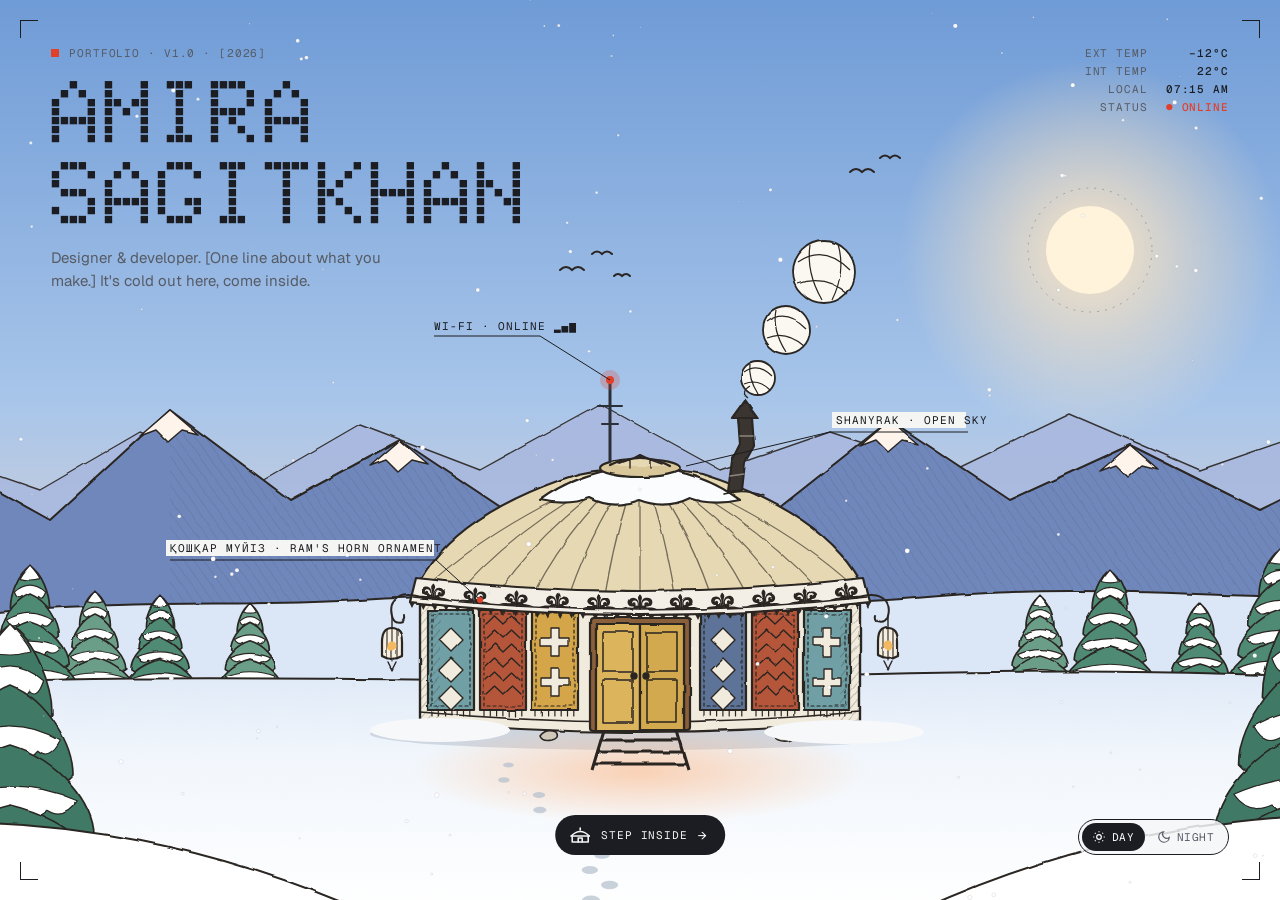
==== index.html @ 2a708f0c "Initial website upload" ====
<!doctype html>
<html lang="en">
<head>
  <meta charset="utf-8">
  <meta name="viewport" content="width=device-width, initial-scale=1">
  <title>Amira Sagitkhan</title>
  <meta name="description" content="Amira Sagitkhan — designer & developer. Step inside the yurt to see the work.">
  <link rel="preconnect" href="https://fonts.googleapis.com">
  <link rel="preconnect" href="https://fonts.gstatic.com" crossorigin>
  <link rel="stylesheet" href="https://fonts.googleapis.com/css2?family=Doto:wght@700;800;900&family=Geist:wght@400;500;600&family=Geist+Mono:wght@400;500&display=swap">
  <link rel="stylesheet" href="yurt.css">
</head>
<body>
<div class="scan" aria-hidden="true"></div>

<!-- =====================================================================
     OUTSIDE
     ===================================================================== -->
<section id="outside" class="scene active" aria-label="Outside the yurt">
  <svg id="outsideSvg" viewBox="0 0 1600 900" preserveAspectRatio="xMidYMid slice" aria-hidden="false">
    <defs>
      <linearGradient id="sky" x1="0" y1="0" x2="0" y2="1">
        <stop offset="0" stop-color="#6f9bd6"/><stop offset="0.45" stop-color="#a9c6ea"/><stop offset="0.82" stop-color="#f1d6c8"/><stop offset="1" stop-color="#f8e2cf"/>
      </linearGradient>
      <radialGradient id="sunGlow"><stop offset="0" stop-color="#ffe6c2" stop-opacity="0.95"/><stop offset="1" stop-color="#ffe6c2" stop-opacity="0"/></radialGradient>
      <linearGradient id="snowG" x1="0" y1="0" x2="0" y2="1">
        <stop offset="0" stop-color="#dfe9f7"/><stop offset="0.35" stop-color="#f1f6fc"/><stop offset="1" stop-color="#ffffff"/>
      </linearGradient>
      <linearGradient id="feltG" x1="0" y1="0" x2="1" y2="0">
        <stop offset="0" stop-color="#b9b2a4"/><stop offset="0.25" stop-color="#e4ddd0"/><stop offset="0.5" stop-color="#f4efe6"/><stop offset="0.78" stop-color="#ddd5c7"/><stop offset="1" stop-color="#a7a093"/>
      </linearGradient>
      <linearGradient id="roofG" x1="0" y1="0" x2="1" y2="0">
        <stop offset="0" stop-color="#c4bba9"/><stop offset="0.45" stop-color="#efe8da"/><stop offset="0.55" stop-color="#f6f1e7"/><stop offset="1" stop-color="#bdb4a2"/>
      </linearGradient>
      <linearGradient id="panelG" x1="0" y1="0" x2="1" y2="0">
        <stop offset="0" stop-color="#2f3a4a"/><stop offset="0.5" stop-color="#55657b"/><stop offset="1" stop-color="#2f3a4a"/>
      </linearGradient>
      <radialGradient id="warm"><stop offset="0" stop-color="#ffb27a" stop-opacity="0.55"/><stop offset="1" stop-color="#ffb27a" stop-opacity="0"/></radialGradient>
      <linearGradient id="doorLight" x1="0" y1="0" x2="0" y2="1"><stop offset="0" stop-color="#ffd8ad"/><stop offset="1" stop-color="#ffa868"/></linearGradient>
      <pattern id="orn" width="44" height="28" patternUnits="userSpaceOnUse">
        <rect width="44" height="28" fill="#f4efe6"/>
        <path d="M0 1.5 H44 M0 26.5 H44" stroke="#1d1b19" stroke-width="3"/>
        <path d="M4 22 C4 8 16 6 20 13 C22 18 17 21 15 18 M40 22 C40 8 28 6 24 13 C22 18 27 21 29 18" fill="none" stroke="#1d1b19" stroke-width="3" stroke-linecap="round"/>
      </pattern>
      <pattern id="ornV" width="16" height="28" patternUnits="userSpaceOnUse">
        <rect width="16" height="28" fill="#1d1b19"/>
        <path d="M8 3 C1 9 1 19 8 25 C15 19 15 9 8 3Z M8 10 V18" fill="none" stroke="#f4efe6" stroke-width="2"/>
      </pattern>
      <symbol id="qm" viewBox="0 0 100 48">
        <path d="M50 3 C54 7 57 12 54.5 17 C53.5 19 53 21 53 24 L53 40 C54.5 42 53 45.5 50 47.5 C47 45.5 45.5 42 47 40 L47 24 C47 21 46.5 19 45.5 17 C43 12 46 7 50 3Z"/>
        <path d="M53 34 C52 22 57 14 66 13 C76 12 82 20 80 28 C78 35 70 38 64.5 34.5 C60 31.5 61 25 66 24.5 C69 24.2 70.5 27 69 29 C71.5 27.5 72 22.5 67.5 20.5 C61.5 18 55.5 23 56 30 C56.3 34 58 37 61 39 L53 41Z"/>
        <path d="M47 34 C48 22 43 14 34 13 C24 12 18 20 20 28 C22 35 30 38 35.5 34.5 C40 31.5 39 25 34 24.5 C31 24.2 29.5 27 31 29 C28.5 27.5 28 22.5 32.5 20.5 C38.5 18 44.5 23 44 30 C43.7 34 42 37 39 39 L47 41Z"/>
        <path d="M52 38 C58 33 64 31 70 32 C66 36 64 39 72 39 C82 38.5 90 40 99 45 C88 43 78 44 66 45 C60 45.5 55 44.5 52 43Z"/>
        <path d="M48 38 C42 33 36 31 30 32 C34 36 36 39 28 39 C18 38.5 10 40 1 45 C12 43 22 44 34 45 C40 45.5 45 44.5 48 43Z"/>
      </symbol>
      <filter id="sketch" x="-5%" y="-5%" width="110%" height="110%"><feTurbulence type="fractalNoise" baseFrequency="0.035" numOctaves="2" seed="4"/><feDisplacementMap in="SourceGraphic" scale="3.2" xChannelSelector="R" yChannelSelector="G"/></filter>
      <pattern id="hatch" width="6" height="6" patternUnits="userSpaceOnUse" patternTransform="rotate(40)"><line x1="0" y1="0" x2="0" y2="6" stroke="#2a2522" stroke-width="1.1" opacity="0.45"/></pattern>
      <pattern id="hatchLight" width="8" height="8" patternUnits="userSpaceOnUse" patternTransform="rotate(-35)"><line x1="0" y1="0" x2="0" y2="8" stroke="#2a2522" stroke-width="0.9" opacity="0.22"/></pattern>
      <clipPath id="roofClip"><path d="M560 596 Q800 618 1040 596 L852 470 Q800 458 748 470 Z"/></clipPath>
    </defs>

    <rect width="1600" height="900" fill="url(#sky)"/>

    <!-- sun -->
    <g id="starsOut" data-depth="0.2"></g>
    <g id="sun" data-depth="0.3">
      <circle cx="1250" cy="250" r="190" fill="url(#sunGlow)"/>
      <circle cx="1250" cy="250" r="44" fill="#fff3dc"/>
      <circle cx="1250" cy="250" r="62" fill="none" stroke="#1b1d22" stroke-width="0.8" stroke-dasharray="2 6" opacity="0.35"/>
    </g>

    <!-- far mountains -->
    <g data-depth="0.5" filter="url(#sketch)">
      <path d="M-10 520 L90 452 L200 490 L300 432 L420 482 L520 424 L640 470 L760 404 L880 470 L990 432 L1110 472 L1230 414 L1360 470 L1470 432 L1610 470 L1610 610 L-10 610Z" fill="#a9b9df" stroke="#2a2522" stroke-width="1.4" stroke-linejoin="round" opacity="0.9"/>
    </g>
    <g data-depth="0.8" filter="url(#sketch)">
      <path d="M-10 560 L120 470 L210 520 L330 410 L450 500 L560 440 L680 520 L800 455 L930 515 L1050 420 L1170 500 L1290 445 L1420 510 L1520 460 L1610 500 L1610 660 L-10 660Z" fill="#6f87bb" stroke="#2a2522" stroke-width="2" stroke-linejoin="round"/>
      <path d="M330 410 L450 500 L560 440 L680 520 L800 455 L930 515 L1050 420 L1170 500 L1290 445 L1420 510 L1520 460 L1610 500 L1610 660 L330 660Z" fill="url(#hatchLight)"/>
      <g id="caps" fill="#fff4ec" stroke="#2a2522" stroke-width="1.5" stroke-linejoin="round"></g>
    </g>
    <!-- mid ridge -->
    <g data-depth="1.4">
      <path d="M-10 640 C200 590 360 610 520 600 C700 588 900 615 1100 596 C1300 580 1450 610 1610 590 L1610 720 L-10 720Z" fill="#dbe6f6" stroke="#2a2522" stroke-width="2" stroke-linejoin="round" filter="url(#sketch)"/>
    </g>
    <g data-depth="0.6" class="birds" fill="none" stroke="#2a2522" stroke-width="2" stroke-linecap="round">
      <path class="bird" d="M720 270 q6 -6 12 0 q6 -6 12 0"/>
      <path class="bird" style="animation-delay:-0.4s" d="M752 254 q5 -5 10 0 q5 -5 10 0"/>
      <path class="bird" style="animation-delay:-0.8s" d="M774 276 q4 -4 8 0 q4 -4 8 0"/>
      <path class="bird" style="animation-delay:-0.2s" d="M1010 172 q6 -6 12 0 q6 -6 12 0"/>
      <path class="bird" style="animation-delay:-0.6s" d="M1040 158 q5 -5 10 0 q5 -5 10 0"/>
    </g>
    <g id="treesBack" data-depth="2" filter="url(#sketch)"></g>

    <!-- ground + yurt -->
    <g data-depth="3">
      <path d="M-10 690 C300 668 600 684 800 680 C1000 676 1300 660 1610 686 L1610 910 L-10 910Z" fill="url(#snowG)" stroke="#2a2522" stroke-width="2" stroke-linejoin="round" filter="url(#sketch)"/>
      <ellipse cx="800" cy="734" rx="270" ry="16" fill="#8d99ab" opacity="0.32"/>
      <ellipse class="flicker" cx="800" cy="772" rx="230" ry="52" fill="url(#warm)"/>
      <g id="prints" fill="#b4bfcd" opacity="0.7"></g>

      <!-- ===== hand-drawn yurt ===== -->
      <g id="sketchYurt" filter="url(#sketch)" stroke="#2a2522" stroke-width="2.2" stroke-linejoin="round" stroke-linecap="round">

        <!-- wall -->
        <path d="M580 600 L1020 600 L1020 722 Q800 742 580 722Z" fill="#f1ebdd"/>
        <g id="rugs"></g>
        <path d="M580 600 V722 M1020 600 V722" fill="none"/>
        <path d="M580 604 h20 V724 Q590 723 580 722Z M1000 604 h20 V722 Q1010 723 1000 724Z" fill="url(#hatch)" stroke="none"/>
        <!-- skirt + stones -->
        <path d="M580 712 Q800 732 1020 712" fill="none" stroke-width="1.6"/>
        <g fill="#cfc8bb" stroke-width="1.6">
          <path d="M600 728 q8 -10 20 -4 q6 8 -4 10 q-12 2 -16 -6z"/>
          <path d="M700 736 q6 -8 16 -4 q4 6 -4 8 q-10 2 -12 -4z"/>
          <path d="M934 736 q8 -9 18 -4 q5 7 -4 9 q-11 1 -14 -5z"/>
          <path d="M990 728 q7 -8 16 -3 q4 6 -4 8 q-10 1 -12 -5z"/>
        </g>

        <!-- roof dome -->
        <path d="M570 602 Q800 628 1030 602 Q1000 518 862 474 Q800 462 738 474 Q600 518 570 602Z" fill="#e6d8b2"/>
        <clipPath id="domeClip"><path d="M570 602 Q800 628 1030 602 Q1000 518 862 474 Q800 462 738 474 Q600 518 570 602Z"/></clipPath>
        <g clip-path="url(#domeClip)">
          <g id="seams" fill="none" stroke-width="1.3" opacity="0.6"></g>
          <path d="M880 470 Q1010 520 1040 610 L1040 470Z" fill="url(#hatch)" stroke="none"/>
          <path d="M560 610 Q600 520 700 480 L560 470Z" fill="url(#hatchLight)" stroke="none"/>
          <!-- snow on top -->
          <path d="M700 500 Q740 470 800 466 Q860 470 900 500 Q872 506 850 498 Q826 510 800 500 Q772 510 750 498 Q728 506 700 500Z" fill="#fbfcfe"/>
        </g>
        <!-- eave band with spirals + fringe -->
        <path d="M576 578 Q800 604 1024 578 L1030 602 Q800 628 570 602Z" fill="#f4efe6"/>
        <g id="eaveOrn" fill="#2a2522" stroke="none"></g>
        <g id="fringe" fill="#2a2522" stroke="none"></g>
        <!-- crown -->
        <ellipse cx="800" cy="468" rx="40" ry="9" fill="#d9c79a"/>
        <path d="M770 466 Q800 450 830 466" fill="#e6d8b2"/>
        <path d="M778 464 L800 456 L822 464 M790 460 V468 M810 460 V468" fill="none" stroke-width="1.4"/>

        <!-- crooked stovepipe -->
        <path d="M888 492 L902 490 L905 462 L914 446 L912 418 L898 418 L900 444 L892 460Z" fill="#3a3633"/>
        <path d="M890 476 l14 -2 M900 436 l13 0" stroke="#8d857c" stroke-width="1.4"/>
        <path d="M892 418 L918 418 L905 400Z" fill="#3a3633"/>
        <path d="M884 494 q20 -6 40 2" fill="none" stroke-width="1.6"/>

        <!-- curly hooks + birdcage lanterns -->
        <path d="M584 598 C560 590 548 600 552 616 C554 626 566 624 564 616" fill="none" stroke-width="2"/>
        <g transform="translate(552 616)">
          <line x1="0" y1="0" x2="0" y2="12" stroke-width="1.4"/>
          <path d="M-10 26 Q-10 12 0 12 Q10 12 10 26 L10 40 Q0 46 -10 40Z" fill="#f6efe0"/>
          <path d="M-5 14 V43 M0 12 V45 M5 14 V43" fill="none" stroke-width="1.1"/>
          <circle class="flicker" cx="0" cy="30" r="4.5" fill="#f4b860" stroke="none"/>
          <path d="M-4 46 L0 54 L4 46" fill="none" stroke-width="1.4"/>
        </g>
        <path d="M1016 598 C1040 590 1052 600 1048 616 C1046 626 1034 624 1036 616" fill="none" stroke-width="2"/>
        <g transform="translate(1048 616)">
          <line x1="0" y1="0" x2="0" y2="12" stroke-width="1.4"/>
          <path d="M-10 26 Q-10 12 0 12 Q10 12 10 26 L10 40 Q0 46 -10 40Z" fill="#f6efe0"/>
          <path d="M-5 14 V43 M0 12 V45 M5 14 V43" fill="none" stroke-width="1.1"/>
          <circle class="flicker" cx="0" cy="30" r="4.5" fill="#f4b860" stroke="none"/>
          <path d="M-4 46 L0 54 L4 46" fill="none" stroke-width="1.4"/>
        </g>
      </g>

      <!-- antenna -->
      <g stroke="#2b3038" stroke-width="3" stroke-linecap="round">
        <line x1="770" y1="462" x2="770" y2="384"/>
        <line x1="758" y1="406" x2="782" y2="406" stroke-width="2"/>
        <line x1="762" y1="424" x2="778" y2="424" stroke-width="2"/>
      </g>
      <circle class="led" cx="770" cy="380" r="10" fill="#e0402a" opacity="0.25"/>
      <circle class="led" cx="770" cy="380" r="4" fill="#e0402a"/>

      <!-- yarn-ball smoke -->
      <g class="yarn" filter="url(#sketch)" fill="#fbf8f2" stroke="#2a2522" stroke-width="1.8">
        <g class="yb" style="animation-delay:0s"><circle cx="918" cy="378" r="17"/><path d="M904 372 q14 -10 28 4 M904 384 q14 -6 26 6 M910 364 q-2 14 8 30" fill="none" stroke-width="1.2"/></g>
        <g class="yb" style="animation-delay:-2s"><circle cx="946" cy="330" r="24"/><path d="M926 322 q20 -14 40 6 M926 338 q20 -8 38 8 M936 310 q-4 20 10 42" fill="none" stroke-width="1.2"/></g>
        <g class="yb" style="animation-delay:-4s"><circle cx="984" cy="272" r="31"/><path d="M958 262 q26 -18 52 8 M958 284 q26 -10 50 10 M970 246 q-4 26 12 54 M998 244 q8 28 -6 56" fill="none" stroke-width="1.2"/></g>
        <path d="M908 398 q-8 -6 2 -12" fill="none" stroke-width="1.2"/>
      </g>

      <!-- drifts -->
      <ellipse cx="600" cy="730" rx="70" ry="12" fill="#f7f8fa"/>
      <ellipse cx="1004" cy="732" rx="80" ry="12" fill="#f7f8fa"/>

      <!-- door (clickable) -->
      <g id="door" tabindex="0" role="button" aria-label="Open the door and step inside" filter="url(#sketch)" stroke="#2a2522" stroke-width="2.2" stroke-linejoin="round">
        <rect x="730" y="600" width="140" height="170" fill="transparent" stroke="none"/>
        <rect class="frame" x="750" y="618" width="100" height="112" rx="3" fill="#8a5f3b"/>
        <rect x="756" y="624" width="88" height="106" fill="url(#doorLight)"/>
        <g class="leaf leafL">
          <rect x="756" y="624" width="44" height="106" fill="#dcb45c"/>
          <rect x="763" y="632" width="30" height="40" fill="none" stroke-width="1.5"/>
          <rect x="763" y="680" width="30" height="42" fill="none" stroke-width="1.5"/>
          <circle cx="794" cy="676" r="2.6" fill="#2a2522"/>
        </g>
        <g class="leaf leafR">
          <rect x="800" y="624" width="44" height="106" fill="#d2a94f"/>
          <rect x="807" y="632" width="30" height="40" fill="none" stroke-width="1.5"/>
          <rect x="807" y="680" width="30" height="42" fill="none" stroke-width="1.5"/>
          <circle cx="806" cy="676" r="2.6" fill="#2a2522"/>
        </g>
        <!-- little steps -->
        <g fill="#dcb45c" stroke-width="1.8">
          <path d="M764 730 L752 770 M836 730 L848 770" fill="none" stroke-width="3"/>
          <path d="M761 740 H839 M757 752 H843 M754 764 H846" fill="none" stroke-width="3"/>
        </g>
      </g>

      <!-- technical overlay -->
      <g class="tech" pointer-events="none" font-family="Geist Mono, monospace" font-size="11" letter-spacing="1" fill="#1b1d22">
        <g>
          <path d="M640 600 L596 560 H330" fill="none" stroke="#1b1d22" stroke-width="1"/>
          <circle cx="640" cy="600" r="3" fill="#e0402a"/>
          <rect x="326" y="540" width="268" height="16" fill="#f5f5f3"/>
          <text x="330" y="552">ҚОШҚАР МҮЙІЗ · RAM'S HORN ORNAMENT</text>
        </g>
        <g>
          <path d="M770 380 L700 336 H594" fill="none" stroke="#1b1d22" stroke-width="1"/>
          <text x="594" y="330">WI-FI · ONLINE ▂▄▆</text>
          <path d="M846 466 L990 432 H1128" fill="none" stroke="#1b1d22" stroke-width="1"/>
          <rect x="992" y="412" width="134" height="16" fill="#f5f5f3"/><text x="996" y="424">SHANYRAK · OPEN SKY</text>
        </g>
      </g>
    </g>

    <g id="treesFront" data-depth="4.5" filter="url(#sketch)"></g>

    <g data-depth="6">
      <path d="M-10 830 C180 806 360 840 520 910 L-10 910Z" fill="#ffffff" stroke="#2a2522" stroke-width="2" stroke-linejoin="round" filter="url(#sketch)"/>
      <path d="M1610 820 C1400 800 1220 846 1080 910 L1610 910Z" fill="#ffffff" stroke="#2a2522" stroke-width="2" stroke-linejoin="round" filter="url(#sketch)"/>
    </g>
      <!-- night: shade + moon + glows -->
    <rect id="nightOut" class="night-shade" width="1600" height="900" fill="#1c2766" pointer-events="none"/>
    <g id="moon" class="night-only" data-depth="0.3" pointer-events="none">
      <circle cx="1250" cy="250" r="120" fill="#c3d3ff" opacity="0.18"/>
      <circle cx="1250" cy="250" r="40" fill="#f2f5ff"/>
      <g fill="#c9d3ef"><circle cx="1238" cy="240" r="7"/><circle cx="1262" cy="262" r="5"/><circle cx="1256" cy="232" r="3"/></g>
    </g>
    <g id="glowOut" class="night-only" data-depth="3" pointer-events="none" style="mix-blend-mode:screen">
      <ellipse cx="800" cy="688" rx="110" ry="90" fill="url(#warm)"/>
      <ellipse class="flicker" cx="800" cy="772" rx="260" ry="60" fill="url(#warm)"/>
      <rect x="758" y="626" width="84" height="102" fill="#ffb27a" opacity="0.35"/>
      <circle class="flicker" cx="552" cy="646" r="40" fill="url(#warm)"/>
      <circle class="flicker" cx="1048" cy="646" r="40" fill="url(#warm)"/>
      <ellipse cx="800" cy="462" rx="70" ry="22" fill="url(#warm)"/>
      <circle class="led" cx="770" cy="380" r="16" fill="#e0402a" opacity="0.6"/>
    </g>
  </svg>
  <canvas id="snow" aria-hidden="true"></canvas>

  <div class="frame-ui" aria-hidden="true"><i></i><i></i><i></i><i></i></div>
  <div class="plate">
    <div class="id mono">Portfolio · v1.0 · [2026]</div>
    <h1>Amira<br>Sagitkhan</h1>
    <p>Designer &amp; developer. [One line about what you make.] It's cold out here, come inside.</p>
  </div>
  <div class="readout mono" aria-hidden="true">
    <span>Ext temp</span><b id="extTemp">−12°C</b>
    <span>Int temp</span><b>22°C</b>
    <span>Local</span><b id="clock">--:--</b>
    <span>Status</span><b class="blink">● Online</b>
  </div>
  <div class="mode-toggle out mono" role="group" aria-label="Day or night">
    <button data-mode="day" aria-label="Day mode"><svg width="14" height="14" viewBox="0 0 24 24" fill="none" stroke="currentColor" stroke-width="2"><circle cx="12" cy="12" r="4"/><path d="M12 2v2M12 20v2M2 12h2M20 12h2M4.9 4.9l1.4 1.4M17.7 17.7l1.4 1.4M4.9 19.1l1.4-1.4M17.7 6.3l1.4-1.4"/></svg><span>Day</span></button>
    <button data-mode="night" aria-label="Night mode"><svg width="14" height="14" viewBox="0 0 24 24" fill="none" stroke="currentColor" stroke-width="2"><path d="M21 12.8A9 9 0 1 1 11.2 3a7 7 0 0 0 9.8 9.8z"/></svg><span>Night</span></button>
  </div>
  <button class="enter-hint mono" id="enterBtn">
    <svg class="yurt-ico" width="22" height="18" viewBox="0 0 22 18" fill="none" stroke="currentColor" stroke-width="1.6" stroke-linejoin="round" stroke-linecap="round"><path d="M2 10 Q11 1 20 10"/><path d="M3 10 V16 H19 V10"/><path d="M2 10 H20"/><path d="M9 16 V12 H13 V16"/><path d="M11 4 V2"/></svg>
    Step inside <span class="arr">→</span></button>
</section>

<!-- =====================================================================
     INSIDE
     ===================================================================== -->
<section id="inside" class="scene" aria-label="Inside the yurt">
  <svg id="insideSvg" viewBox="0 0 1600 900" preserveAspectRatio="xMidYMid slice">
    <defs>
      <pattern id="lat" width="52" height="52" patternUnits="userSpaceOnUse">
        <rect id="latBg" width="52" height="52" fill="#8095dc"/>
        <path id="latLines" d="M0 0 L52 52 M52 0 L0 52" stroke="#16204d" stroke-width="1.4" opacity="0.45"/>
        <circle cx="26" cy="26" r="1.8" fill="#1b1d22" opacity="0.4"/><circle cx="0" cy="0" r="1.8" fill="#1b1d22" opacity="0.4"/>
        <circle cx="52" cy="0" r="1.8" fill="#1b1d22" opacity="0.4"/><circle cx="0" cy="52" r="1.8" fill="#1b1d22" opacity="0.4"/><circle cx="52" cy="52" r="1.8" fill="#1b1d22" opacity="0.4"/>
      </pattern>
      <pattern id="dots" width="6" height="6" patternUnits="userSpaceOnUse"><circle cx="3" cy="3" r="1.1" fill="#1b1d22"/></pattern>
      <pattern id="dotsB" width="7" height="7" patternUnits="userSpaceOnUse"><circle cx="3.5" cy="3.5" r="1.6" fill="#1d3f9e"/></pattern>
      <pattern id="scan" width="4" height="4" patternUnits="userSpaceOnUse"><rect width="4" height="1.4" fill="#ffffff" opacity="0.22"/></pattern>
      <pattern id="ornBW" y="224" width="48" height="24" patternUnits="userSpaceOnUse">
        <rect width="48" height="24" fill="#f5f6f8"/>
        <path d="M0 1 H48 M0 23 H48" stroke="#1b1d22" stroke-width="2"/>
        <use href="#qm" x="-2.5" y="2" width="53" height="19" fill="#1b1d22"/>
        <path d="M0 20.6 H48" stroke="#1b1d22" stroke-width="1.2"/>
      </pattern>
      <radialGradient id="crtG" cx="0.45" cy="0.4" r="0.8"><stop offset="0" stop-color="#a9c0ff"/><stop offset="0.55" stop-color="#4f7cf0"/><stop offset="1" stop-color="#1d3f9e"/></radialGradient>
      <radialGradient id="moonSky" cx="0.6" cy="0.6"><stop offset="0" stop-color="#3d6fe0"/><stop offset="1" stop-color="#132c74"/></radialGradient>
      <linearGradient id="glass" x1="0" y1="0" x2="1" y2="1"><stop offset="0" stop-color="#b7cbff" stop-opacity="0.9"/><stop offset="1" stop-color="#3d6fe0" stop-opacity="0.8"/></linearGradient>
      <radialGradient id="glowB"><stop offset="0" stop-color="#c3d3ff" stop-opacity="0.55"/><stop offset="1" stop-color="#c3d3ff" stop-opacity="0"/></radialGradient>
      <radialGradient id="vignette" cx="0.5" cy="0.45" r="0.75"><stop offset="0.55" stop-color="#0f1733" stop-opacity="0"/><stop offset="1" stop-color="#0f1733" stop-opacity="0.45"/></radialGradient>
      <linearGradient id="moonBeam" x1="0" y1="0" x2="0" y2="1"><stop offset="0" stop-color="#e3ebff" stop-opacity="0.4"/><stop offset="1" stop-color="#e3ebff" stop-opacity="0"/></linearGradient>
      <radialGradient id="glowR"><stop offset="0" stop-color="#ff7a4f" stop-opacity="0.3"/><stop offset="1" stop-color="#ff7a4f" stop-opacity="0"/></radialGradient>
      <linearGradient id="fade" x1="0" y1="0" x2="0" y2="1"><stop offset="0" stop-color="#fff" stop-opacity="0"/><stop offset="1" stop-color="#fff" stop-opacity="1"/></linearGradient>
      <mask id="floorMask"><rect x="0" y="636" width="1600" height="264" fill="url(#fade)"/></mask>
      <filter id="grain"><feTurbulence type="fractalNoise" baseFrequency="0.85" numOctaves="2" stitchTiles="stitch"/><feColorMatrix type="saturate" values="0"/></filter>
      <linearGradient id="daySky" x1="0" y1="0" x2="0" y2="1"><stop offset="0" stop-color="#8fd0ff"/><stop offset="1" stop-color="#d6f0ff"/></linearGradient>
      <radialGradient id="sunGlowIn"><stop offset="0" stop-color="#fff6c2" stop-opacity="0.9"/><stop offset="1" stop-color="#fff6c2" stop-opacity="0"/></radialGradient>
      <linearGradient id="sunBeam" x1="0" y1="0" x2="0" y2="1"><stop offset="0" stop-color="#fff1b8" stop-opacity="0.6"/><stop offset="1" stop-color="#fff1b8" stop-opacity="0"/></linearGradient>
      <linearGradient id="gPink" x1="0" y1="0" x2="1" y2="1"><stop offset="0" stop-color="#ffd0dc"/><stop offset="1" stop-color="#ff7fa3"/></linearGradient>
      <linearGradient id="gMint" x1="0" y1="0" x2="1" y2="1"><stop offset="0" stop-color="#cdf7e6"/><stop offset="1" stop-color="#4fc9a0"/></linearGradient>
      <linearGradient id="gYellow" x1="0" y1="0" x2="1" y2="1"><stop offset="0" stop-color="#fff4b8"/><stop offset="1" stop-color="#ffc93c"/></linearGradient>
      <linearGradient id="gLilac" x1="0" y1="0" x2="1" y2="1"><stop offset="0" stop-color="#ebdfff"/><stop offset="1" stop-color="#a98bf0"/></linearGradient>
      <linearGradient id="gOrange" x1="0" y1="0" x2="1" y2="1"><stop offset="0" stop-color="#ffd8b0"/><stop offset="1" stop-color="#ff8f4a"/></linearGradient>
      <clipPath id="holeClip"><circle cx="800" cy="40" r="108"/></clipPath>
      <clipPath id="sc1"><rect x="1034" y="412" width="142" height="112" rx="12"/></clipPath>
      <clipPath id="sc4"><rect x="986" y="308" width="88" height="70" rx="9"/></clipPath>
      <clipPath id="sc5"><rect x="1114" y="326" width="70" height="56" rx="8"/></clipPath>
    </defs>

    <!-- ===== structure ===== -->
    <rect id="inBase" width="1600" height="900" fill="#5a6fc4"/>
    <rect id="inRoof" width="1600" height="236" fill="#4256a8"/>
    <g id="poles" stroke="#16204d" stroke-width="2" opacity="0.55"></g>

    <!-- shanyrak: moon through the crown -->
    <circle cx="800" cy="40" r="108" fill="url(#moonSky)"/>
    <g clip-path="url(#holeClip)">
      <circle cx="846" cy="84" r="46" fill="#ffffff" opacity="0.18"/>
      <circle cx="846" cy="84" r="22" fill="#f5f7ff"/>
      <g fill="#ffffff"><circle cx="740" cy="70" r="1.4"/><circle cx="770" cy="110" r="1"/><circle cx="880" cy="20" r="1.2"/><circle cx="720" cy="20" r="1"/></g>
      <g class="day-only">
        <circle cx="800" cy="40" r="108" fill="url(#daySky)"/>
        <circle cx="846" cy="78" r="48" fill="url(#sunGlowIn)"/>
        <circle cx="846" cy="78" r="22" fill="#ffd23f" stroke="#1b1d22" stroke-width="2"/>
        <g fill="#ffffff" stroke="#1b1d22" stroke-width="1.5"><path d="M716 64 q4 -14 18 -10 q8 -12 22 -2 q14 0 12 12 z"/><path d="M800 18 q3 -10 14 -8 q6 -8 16 0 q10 0 8 10 z"/></g>
      </g>
      <path d="M740 -70 Q770 40 740 150 M800 -70 V150 M860 -70 Q830 40 860 150 M690 0 Q800 20 910 0 M690 80 Q800 60 910 80" fill="none" stroke="#1b1d22" stroke-width="3"/>
    </g>
    <circle cx="800" cy="40" r="108" fill="none" stroke="#1b1d22" stroke-width="4"/>
    <circle cx="800" cy="40" r="120" fill="none" stroke="#1b1d22" stroke-width="1.5"/>
    <circle cx="800" cy="40" r="134" fill="none" stroke="#e0402a" stroke-width="1.2" stroke-dasharray="3 7"/>

    <!-- lattice wall, bands, floor -->
    <rect x="0" y="236" width="1600" height="400" fill="url(#lat)"/>
    <rect x="0" y="224" width="1600" height="24" fill="url(#ornBW)"/>
    <rect id="inFloor" x="0" y="636" width="1600" height="264" fill="#33478f"/>
    <rect x="0" y="636" width="1600" height="264" fill="url(#dots)" opacity="0.3" mask="url(#floorMask)"/>
    <line x1="0" y1="636" x2="1600" y2="636" stroke="#1b1d22" stroke-width="2"/>

    <!-- rug (line-art shyrdak) -->
    <g fill="none" stroke="#1b1d22">
      <ellipse id="rugOuter" cx="800" cy="792" rx="570" ry="102" fill="#b9c7f2" stroke-width="2"/>
      <ellipse cx="800" cy="792" rx="535" ry="90" stroke-width="1.2" stroke-dasharray="2 7"/>
      <ellipse id="rugMid" cx="800" cy="792" rx="390" ry="62" stroke-width="2" fill="none"/>
      <ellipse id="rugCenter" cx="800" cy="792" rx="150" ry="25" fill="#3d6fe0" fill-opacity="0.35" stroke-width="1.5"/>
      <path d="M520 792 C520 772 552 770 560 784 C566 794 554 798 550 792 M1080 792 C1080 772 1048 770 1040 784 C1034 794 1046 798 1050 792 M700 840 C700 822 728 820 734 832 M900 840 C900 822 872 820 866 832" stroke-width="2.4"/>
    </g>
    <g fill="#e0402a"><path d="M640 760 l6 6 l-6 6 l-6 -6z"/><path d="M960 760 l6 6 l-6 6 l-6 -6z"/><path d="M800 832 l6 6 l-6 6 l-6 -6z"/></g>

    <polygon id="beamBase" points="700,90 900,90 1100,900 500,900" fill="url(#moonBeam)" pointer-events="none"/>

    <!-- cables from the crown + across the floor (generated) -->
    <g id="cables"></g>

    <!-- monitor glow -->
    <ellipse class="crt" cx="1110" cy="460" rx="300" ry="220" fill="url(#glowB)" pointer-events="none"/>

    <g stroke="#1b1d22" stroke-width="2" stroke-linejoin="round" stroke-linecap="round">

    <!-- ===== 04 INSPIRATION — pinned moodboard ===== -->
    <g class="hot" data-panel="inspiration" data-no="04" data-title="Inspiration" data-desc="moodboard.zip" data-tx="210" data-ty="280" tabindex="0" role="button" aria-label="Inspiration — the moodboard">
      <rect x="62" y="282" width="290" height="300" fill="transparent" stroke="none"/>
      <g transform="rotate(-3 125 360)">
        <rect x="80" y="300" width="92" height="124" fill="#1b1d22"/>
        <path d="M126 322 C128 352 131 356 152 360 C131 364 128 368 126 404 C124 368 121 364 100 360 C121 356 124 352 126 322Z" fill="#e0402a" stroke="none"/>
        <path d="M88 414 h28 M88 408 h18" stroke="#e0402a" stroke-width="1.5"/>
      </g>
      <g transform="rotate(2 236 330)">
        <rect x="186" y="292" width="102" height="80" fill="#f0f3fd"/>
        <path d="M200 334 Q237 304 274 334 Q237 362 200 334Z" fill="none"/>
        <circle cx="237" cy="334" r="12" fill="#3d6fe0"/><circle cx="237" cy="334" r="5" fill="#1b1d22"/>
        <path d="M206 326 l-6 -8 M218 318 l-3 -9 M232 314 l0 -9 M248 315 l3 -9 M262 320 l6 -8" stroke-width="1.4"/>
      </g>
      <g transform="rotate(3 236 440)">
        <rect x="192" y="386" width="94" height="112" fill="#c9d6f5"/>
        <rect x="192" y="386" width="94" height="112" fill="url(#dotsB)" opacity="0.6" stroke="none"/>
        <ellipse cx="239" cy="458" rx="18" ry="34" fill="#e6ebfa" stroke="none"/>
        <circle cx="239" cy="430" r="24" fill="none" stroke="#1b1d22" stroke-width="1.5"/>
        <path d="M239 400 v14 M239 446 v14 M209 430 h14 M255 430 h14" stroke-width="1.5"/>
      </g>
      <g transform="rotate(-2 126 470)">
        <rect x="76" y="436" width="102" height="78" fill="#f0f3fd"/>
        <path d="M94 496 V482 Q127 458 160 482 V496Z M120 496 v-12 h14 v12 M112 470 l15 -10 l15 10" fill="none" stroke-width="1.5"/>
      </g>
      <rect x="298" y="300" width="44" height="44" fill="#8fb0ff" transform="rotate(6 320 322)"/>
      <path d="M306 316 h24 M306 324 h18 M306 332 h22" stroke-width="1.2" transform="rotate(6 320 322)"/>
      <path d="M126 304 L237 296 L320 304 M237 296 L239 390 L127 440" fill="none" stroke="#e0402a" stroke-width="1.2"/>
      <g fill="#e0402a" stroke="none"><circle cx="126" cy="304" r="4.5"/><circle cx="237" cy="296" r="4.5"/><circle cx="320" cy="304" r="4.5"/><circle cx="239" cy="390" r="4.5"/><circle cx="127" cy="440" r="4.5"/></g>
      <!-- magazines on the floor -->
      <rect x="96" y="616" width="150" height="10" fill="#f0f3fd"/>
      <rect x="104" y="606" width="140" height="10" fill="#3d6fe0" transform="rotate(-2 174 611)"/>
      <rect x="100" y="626" width="152" height="10" fill="#c6d0ef"/>
    </g>

    <!-- ===== 02 PLAY — Y2K gadget shelf ===== -->
    <g class="hot" data-panel="play" data-no="02" data-title="Play" data-desc="gadgets · experiments" data-tx="520" data-ty="350" tabindex="0" role="button" aria-label="Play — the gadget shelf">
      <rect x="384" y="398" width="8" height="244" fill="#b4c0e6"/><rect x="646" y="398" width="8" height="244" fill="#b4c0e6"/>
      <rect x="380" y="470" width="278" height="10" fill="#e6ebfa"/>
      <rect x="380" y="590" width="278" height="10" fill="#e6ebfa"/>
      <!-- translucent iMac -->
      <path d="M404 470 L410 392 Q412 374 432 372 L476 372 Q496 374 498 392 L504 470Z" class="c-orange" fill="url(#glass)"/>
      <rect x="416" y="382" width="76" height="62" rx="6" fill="#e6ebfa"/>
      <rect x="422" y="388" width="64" height="48" rx="5" fill="url(#crtG)"/>
      <rect x="422" y="388" width="64" height="48" rx="5" fill="url(#scan)" stroke="none"/>
      <text x="454" y="418" text-anchor="middle" font-family="Doto, monospace" font-weight="900" font-size="15" fill="#ffffff" stroke="none">PLAY</text>
      <ellipse cx="454" cy="456" rx="12" ry="4" fill="#e6ebfa"/>
      <!-- game boy -->
      <rect x="514" y="398" width="44" height="72" rx="6" class="c-mint" fill="url(#glass)"/>
      <rect x="520" y="406" width="32" height="26" rx="2" fill="#dfe8d8"/>
      <path d="M524 448 h12 M530 442 v12" stroke-width="3"/>
      <circle cx="546" cy="446" r="3" fill="#e0402a"/><circle cx="552" cy="452" r="3" fill="#e0402a"/>
      <!-- tamagotchi -->
      <path d="M592 386 q8 -18 16 0" fill="none" stroke-width="1.5"/>
      <ellipse cx="600" cy="440" rx="22" ry="27" class="c-pink" fill="url(#glass)"/>
      <rect x="590" y="428" width="20" height="18" rx="2" fill="#e6ebfa"/>
      <circle cx="597" cy="436" r="1.6" fill="#1b1d22" stroke="none"/><circle cx="604" cy="436" r="1.6" fill="#1b1d22" stroke="none"/>
      <g fill="#e6ebfa"><circle cx="592" cy="456" r="2.6"/><circle cx="600" cy="458" r="2.6"/><circle cx="608" cy="456" r="2.6"/></g>
      <!-- sheep plush -->
      <g transform="translate(632 452)">
        <circle cx="-8" cy="4" r="9" fill="#f0f3fd"/><circle cx="2" cy="-2" r="10" fill="#f0f3fd"/><circle cx="2" cy="8" r="9" fill="#f0f3fd"/>
        <ellipse cx="12" cy="0" rx="7" ry="8" fill="#1b1d22"/>
      </g>
      <!-- lower shelf: discman, flip phone, controller, cartridges -->
      <circle cx="430" cy="562" r="28" class="c-yellow" fill="url(#glass)"/>
      <circle cx="430" cy="562" r="18" fill="#e6ebfa"/>
      <circle cx="430" cy="562" r="5" fill="#3d6fe0"/>
      <g transform="rotate(-14 494 560)">
        <rect x="480" y="520" width="28" height="36" rx="5" class="c-lilac" fill="url(#glass)"/>
        <rect x="484" y="524" width="20" height="18" rx="2" fill="#a9c0ff"/>
        <rect x="480" y="556" width="28" height="34" rx="5" class="c-lilac" fill="url(#glass)"/>
        <path d="M486 566 h16 M486 574 h16 M486 582 h16" stroke-width="1.4"/>
      </g>
      <path d="M534 586 Q530 560 552 560 H600 Q622 560 618 586 Q614 596 600 590 L586 580 H566 L552 590 Q538 596 534 586Z" class="c-mint" fill="url(#glass)"/>
      <path d="M552 568 v10 M547 573 h10" stroke-width="2.4"/><circle cx="598" cy="570" r="3" fill="#e0402a"/><circle cx="606" cy="577" r="3" fill="#e6ebfa"/>
      <rect x="618" y="548" width="24" height="40" rx="2" fill="#1b1d22"/><rect x="622" y="554" width="16" height="10" fill="#e0402a" stroke="none"/>
    </g>

    <!-- ===== hearth ===== -->
    <g>
      <rect x="792" y="148" width="16" height="368" fill="#e6ebfa"/>
      <rect x="742" y="512" width="116" height="10" rx="3" fill="#e6ebfa"/>
      <rect x="748" y="520" width="104" height="112" rx="10" fill="#b4c0e6"/>
      <rect x="748" y="520" width="104" height="112" rx="10" fill="url(#dots)" opacity="0.18" stroke="none"/>
      <rect class="flicker" x="770" y="556" width="60" height="38" rx="5" fill="#ff7a4f"/>
      <path class="flicker" d="M784 594 q6 -26 16 -30 q-2 14 8 18 q4 -10 12 -14 q-2 16 -6 26z" fill="#ffd2a3" stroke="none"/>
      <text x="800" y="546" text-anchor="middle" font-family="Doto, monospace" font-weight="800" font-size="15" fill="#e0402a" stroke="none">22°C</text>
      <rect x="756" y="632" width="8" height="12" fill="#1b1d22"/><rect x="836" y="632" width="8" height="12" fill="#1b1d22"/>
      <path d="M816 512 q0 -26 20 -26 q20 0 20 26z" class="c-pink" fill="url(#glass)"/>
      <path d="M856 498 q12 -4 14 -14" fill="none" stroke-width="3"/>
      <path class="steam" d="M868 476 q-6 -10 2 -18 q6 -8 0 -16" fill="none" stroke="#9aa3b2" stroke-width="2"/>
    </g>
    <ellipse class="flicker" cx="800" cy="600" rx="200" ry="120" fill="url(#glowR)" stroke="none" pointer-events="none"/>

    <!-- ===== 01 WORK — the navi rig ===== -->
    <g class="hot" data-panel="work" data-no="01" data-title="Projects" data-desc="navi.exe · selected work" data-tx="1100" data-ty="284" tabindex="0" role="button" aria-label="Projects — the computer rig">
      <!-- desk -->
      <rect x="900" y="560" width="400" height="14" fill="#e6ebfa"/>
      <rect x="912" y="574" width="10" height="92" fill="#b4c0e6"/><rect x="1278" y="574" width="10" height="92" fill="#b4c0e6"/>
      <line x1="922" y1="640" x2="1278" y2="640" stroke-width="1.5"/>
      <!-- towers -->
      <rect x="936" y="582" width="58" height="80" fill="#c6d0ef"/>
      <path d="M944 594 h42 M944 604 h42 M944 614 h42" stroke-width="1.4"/>
      <circle class="led" cx="980" cy="648" r="2.6" fill="#e0402a" stroke="none"/>
      <rect x="1196" y="586" width="64" height="76" fill="#c6d0ef"/>
      <rect x="1196" y="586" width="64" height="76" fill="url(#dots)" opacity="0.15" stroke="none"/>
      <path d="M1206 598 h44 M1206 608 h44" stroke-width="1.4"/>
      <circle class="led2" cx="1246" cy="648" r="2.6" fill="#4f7cf0" stroke="none"/>
      <!-- left CRT -->
      <rect x="916" y="430" width="104" height="128" rx="6" fill="#dfe5f7"/>
      <rect x="926" y="440" width="84" height="72" rx="8" fill="url(#crtG)"/>
      <g stroke="#ffffff" stroke-width="2" opacity="0.85"><path class="screen-line" d="M934 454 h48"/><path d="M934 464 h30 M940 474 h36 M940 484 h24 M934 494 h40"/></g>
      <rect x="926" y="440" width="84" height="72" rx="8" fill="url(#scan)" stroke="none"/>
      <path d="M930 526 h76 M930 534 h76" stroke-width="1.2"/>
      <!-- right CRT: wireframe globe -->
      <rect x="1190" y="420" width="104" height="138" rx="6" fill="#dfe5f7"/>
      <rect x="1200" y="430" width="84" height="76" rx="8" fill="url(#crtG)"/>
      <g fill="none" stroke="#ffffff" stroke-width="1.4" opacity="0.9">
        <circle cx="1242" cy="468" r="26"/>
        <ellipse class="spinY" cx="1242" cy="468" rx="12" ry="26"/>
        <path d="M1216 468 h52 M1220 455 h44 M1220 481 h44"/>
      </g>
      <rect x="1200" y="430" width="84" height="76" rx="8" fill="url(#scan)" stroke="none"/>
      <circle cx="1210" cy="530" r="5" fill="#b4c0e6"/><circle cx="1228" cy="530" r="5" fill="#b4c0e6"/>
      <!-- main CRT -->
      <rect x="1020" y="400" width="170" height="152" rx="8" fill="#e6ebfa"/>
      <rect x="1020" y="400" width="170" height="152" rx="8" fill="url(#dots)" opacity="0.08" stroke="none"/>
      <g clip-path="url(#sc1)" stroke="none">
        <rect x="1034" y="412" width="142" height="112" fill="url(#crtG)"/>
        <text x="1105" y="470" text-anchor="middle" font-family="Doto, monospace" font-weight="900" font-size="23" fill="#ffffff">PROJECTS</text>
        <text x="1105" y="494" text-anchor="middle" font-family="Geist Mono, monospace" font-size="9" letter-spacing="2" fill="#ffffff" opacity="0.85">▶ 05 FILES FOUND</text>
        <rect x="1034" y="412" width="142" height="112" fill="url(#scan)"/>
        <rect class="roll" x="1034" y="412" width="142" height="16" fill="#ffffff" opacity="0.14"/>
      </g>
      <rect x="1034" y="412" width="142" height="112" rx="12" fill="none"/>
      <circle class="led" cx="1176" cy="538" r="2.6" fill="#e0402a" stroke="none"/>
      <!-- top CRT: eye -->
      <rect x="976" y="298" width="108" height="102" rx="6" fill="#dfe5f7"/>
      <g clip-path="url(#sc4)" stroke="none">
        <rect x="986" y="308" width="88" height="70" fill="url(#crtG)"/>
        <g class="blink">
          <path d="M998 343 Q1030 318 1062 343 Q1030 366 998 343Z" fill="#f5f7ff"/>
          <circle cx="1030" cy="343" r="10" fill="#1d3f9e"/><circle cx="1030" cy="343" r="4" fill="#0b1430"/>
          <circle cx="1034" cy="339" r="2" fill="#ffffff"/>
        </g>
        <rect x="986" y="308" width="88" height="70" fill="url(#scan)"/>
      </g>
      <rect x="986" y="308" width="88" height="70" rx="9" fill="none"/>
      <!-- top-right small CRT: static -->
      <rect x="1104" y="316" width="90" height="84" rx="6" fill="#b4c0e6"/>
      <g clip-path="url(#sc5)" stroke="none">
        <rect x="1114" y="326" width="70" height="56" fill="#9aa8c4"/>
        <rect class="static" x="1114" y="326" width="70" height="56" fill="url(#dots)" opacity="0.45"/>
        <path d="M1132 346 v6 M1166 346 v6 M1134 362 q15 10 30 0" fill="none" stroke="#ffffff" stroke-width="3"/>
      </g>
      <rect x="1114" y="326" width="70" height="56" rx="8" fill="none"/>
      <rect x="1180" y="318" width="16" height="16" fill="#8fb0ff" transform="rotate(8 1188 326)"/>
      <!-- keyboard + mouse -->
      <rect x="1040" y="552" width="130" height="10" rx="2" fill="#e6ebfa"/>
      <path d="M1048 557 h114" stroke-width="1" stroke-dasharray="3 3"/>
      <ellipse cx="1186" cy="556" rx="8" ry="5" fill="#e6ebfa"/>
    </g>

    <!-- ===== 03 ABOUT — polaroids + chest + eyeball webcam ===== -->
    <g class="hot" data-panel="about" data-no="03" data-title="About" data-desc="user.profile" data-tx="1412" data-ty="270" tabindex="0" role="button" aria-label="About — user profile">
      <rect x="1300" y="276" width="230" height="384" fill="transparent" stroke="none"/>
      <g transform="rotate(-4 1374 360)">
        <rect x="1324" y="292" width="100" height="120" fill="#f0f3fd"/>
        <rect x="1332" y="300" width="84" height="84" fill="#c9d6f5"/>
        <rect x="1332" y="300" width="84" height="84" fill="url(#dotsB)" opacity="0.55" stroke="none"/>
        <circle cx="1374" cy="336" r="16" fill="#e6ebfa"/>
        <path d="M1344 384 q30 -44 60 0" fill="#e6ebfa"/>
        <path d="M1336 398 h40" stroke-width="1.4"/>
      </g>
      <g transform="rotate(6 1470 340)">
        <rect x="1436" y="298" width="72" height="86" fill="#f0f3fd"/>
        <rect x="1442" y="304" width="60" height="58" fill="#c6d0ef"/>
        <path d="M1446 356 l16 -24 l12 14 l8 -8 l16 18z" fill="#3d6fe0" stroke-width="1.4"/>
        <circle cx="1490" cy="318" r="5" fill="#e6ebfa" stroke-width="1.4"/>
      </g>
      <g transform="rotate(-8 1460 440)">
        <rect x="1430" y="404" width="62" height="70" fill="#f0f3fd"/>
        <rect x="1436" y="410" width="50" height="46" fill="#1b1d22"/>
        <path d="M1461 418 C1462 430 1464 432 1474 433 C1464 434 1462 436 1461 448 C1460 436 1458 434 1448 433 C1458 432 1460 430 1461 418Z" fill="#e0402a" stroke="none"/>
      </g>
      <g fill="#e0402a" stroke="none"><circle cx="1374" cy="294" r="4.5"/><circle cx="1470" cy="300" r="4.5"/><circle cx="1460" cy="406" r="4.5"/></g>
      <!-- chest -->
      <rect x="1300" y="560" width="216" height="94" rx="4" fill="#e6ebfa"/>
      <rect x="1296" y="552" width="224" height="14" rx="3" fill="#c6d0ef"/>
      <rect x="1300" y="584" width="216" height="24" fill="url(#ornBW)"/>
      <rect x="1396" y="618" width="24" height="20" rx="3" fill="#1b1d22"/>
      <circle class="led" cx="1408" cy="628" r="2.6" fill="#e0402a" stroke="none"/>
      <!-- eyeball webcam -->
      <path d="M1352 552 l8 -18 h16 l8 18z" fill="#c6d0ef"/>
      <circle cx="1368" cy="512" r="24" class="c-yellow" fill="url(#glass)"/>
      <circle cx="1368" cy="512" r="13" fill="#e6ebfa"/>
      <circle class="look" cx="1368" cy="512" r="6" fill="#1b1d22" stroke="none"/>
      <circle cx="1372" cy="507" r="2" fill="#ffffff" stroke="none"/>
      <!-- tiny crt -->
      <rect x="1430" y="500" width="62" height="52" rx="5" fill="#dfe5f7"/>
      <rect x="1437" y="507" width="40" height="32" rx="5" fill="url(#crtG)"/>
      <text x="1457" y="528" text-anchor="middle" font-family="Doto, monospace" font-weight="900" font-size="12" fill="#ffffff" stroke="none">HI</text>
    </g>

    <!-- ===== 05 CONTACT — tea table + clear phone ===== -->
    <g class="hot" data-panel="contact" data-no="05" data-title="Say hi" data-desc="messenger · contact" data-tx="350" data-ty="700" tabindex="0" role="button" aria-label="Contact — the phone">
      <ellipse cx="360" cy="806" rx="128" ry="26" fill="#c6d0ef"/>
      <rect x="292" y="806" width="12" height="32" fill="#c6d0ef"/><rect x="416" y="806" width="12" height="32" fill="#c6d0ef"/>
      <ellipse cx="360" cy="796" rx="128" ry="26" fill="#f0f3fd"/>
      <ellipse cx="360" cy="796" rx="104" ry="19" fill="none" stroke-width="1.2" stroke-dasharray="2 6"/>
      <!-- clear phone -->
      <path d="M262 790 L272 756 H346 L356 790Z" class="c-pink" fill="url(#glass)"/>
      <g fill="#e6ebfa" stroke-width="1.2"><rect x="290" y="764" width="9" height="6" rx="1"/><rect x="304" y="764" width="9" height="6" rx="1"/><rect x="318" y="764" width="9" height="6" rx="1"/><rect x="290" y="774" width="9" height="6" rx="1"/><rect x="304" y="774" width="9" height="6" rx="1"/><rect x="318" y="774" width="9" height="6" rx="1"/></g>
      <path d="M262 752 Q260 736 276 736 H342 Q358 736 356 752 L344 756 Q340 746 330 746 H288 Q278 746 274 756Z" class="c-pink" fill="url(#glass)"/>
      <path d="M262 786 c-10 4 -4 12 -12 16 s-4 12 -12 16 s-4 12 -12 14" fill="none" stroke-width="1.6"/>
      <circle class="led" cx="340" cy="780" r="3" fill="#e0402a" stroke="none"/>
      <!-- teapot + bowls -->
      <ellipse cx="400" cy="776" rx="22" ry="17" fill="#f0f3fd"/>
      <path d="M380 772 q-12 -4 -14 -14" fill="none" stroke-width="3"/>
      <ellipse cx="400" cy="760" rx="8" ry="3.5" fill="#3d6fe0"/>
      <path d="M394 776 h12 M400 770 v12" stroke="#3d6fe0" stroke-width="1.6"/>
      <ellipse cx="440" cy="792" rx="12" ry="5" fill="#f0f3fd"/><ellipse cx="420" cy="806" rx="11" ry="4.5" fill="#f0f3fd"/>
    </g>

    <!-- ===== cat on a robot vacuum ===== -->
    <g class="roomba">
      <g class="cat" id="cat" tabindex="0" role="button" aria-label="Koba, a grey Scottish Fold. Pet him" data-no="★" data-title="Koba" data-desc="grey scottish fold · resident cat">
        <ellipse id="roombaBase" cx="980" cy="810" rx="50" ry="12" fill="#1d3f9e"/>
        <ellipse cx="980" cy="804" rx="50" ry="12" class="c-yellow" fill="url(#glass)"/>
        <circle class="led" cx="1018" cy="804" r="2.5" fill="#e0402a" stroke="none"/>
        <g class="body">
          <!-- loaf body -->
          <path d="M938 796 C934 772 950 758 976 756 C998 755 1012 764 1016 780 C1020 794 1010 802 990 802 H950 C942 802 939 800 938 796Z" fill="#9aa2ae"/>
          <path d="M944 790 C948 776 962 768 980 768" fill="none" stroke="#7d8593" stroke-width="3" opacity="0.7"/>
          <path d="M952 764 l4 10 M964 760 l3 10 M976 759 l1 9" stroke="#7d8593" stroke-width="2.2" opacity="0.8"/>
          <!-- tail wrapped around -->
          <path class="tailp" d="M942 798 C930 800 932 812 952 810 C968 809 984 808 996 806" fill="none" stroke-width="10"/>
          <path class="tailp" d="M942 798 C930 800 932 812 952 810 C968 809 984 808 996 806" fill="none" stroke="#8b939f" stroke-width="7"/>
          <path d="M950 806 v6 M962 805 v7 M974 805 v6" stroke="#6f7784" stroke-width="2" opacity="0.8"/>
          <!-- tucked paws -->
          <ellipse cx="1000" cy="801" rx="9" ry="5" fill="#b4bac4"/>
          <ellipse cx="1018" cy="800" rx="8" ry="5" fill="#b4bac4"/>
          <!-- round head -->
          <ellipse cx="1012" cy="770" rx="24" ry="21" fill="#9aa2ae"/>
          <ellipse cx="1012" cy="782" rx="12" ry="7" fill="#c3c8d0" stroke="none"/>
          <!-- folded ears -->
          <path d="M991 759 C992 747 1001 745 1005 751 C1000 753 995 756 991 759Z" fill="#8b939f"/>
          <path d="M1033 759 C1032 747 1023 745 1019 751 C1024 753 1029 756 1033 759Z" fill="#8b939f"/>
          <!-- sleepy eyes (night) -->
          <g class="sleep-eyes" fill="none" stroke-width="1.8">
            <path d="M996 772 q6 4.5 12 0"/><path d="M1016 772 q6 4.5 12 0"/>
          </g>
          <!-- big round eyes -->
          <g class="blink awake-eyes">
            <circle cx="1002" cy="771" r="6.6" fill="#ffd84a" stroke-width="1.5"/>
            <circle cx="1022" cy="771" r="6.6" fill="#ffd84a" stroke-width="1.5"/>
            <circle cx="1002.4" cy="771.6" r="4.6" fill="#1b1d22" stroke="none"/>
            <circle cx="1022.4" cy="771.6" r="4.6" fill="#1b1d22" stroke="none"/>
            <circle cx="1004.2" cy="769.4" r="1.9" fill="#ffffff" stroke="none"/>
            <circle cx="1024.2" cy="769.4" r="1.9" fill="#ffffff" stroke="none"/>
            <circle cx="1000.8" cy="773.6" r="0.9" fill="#ffffff" stroke="none"/>
            <circle cx="1020.8" cy="773.6" r="0.9" fill="#ffffff" stroke="none"/>
          </g>
          <!-- blush, nose, smile -->
          <ellipse cx="995" cy="780" rx="4" ry="2.4" fill="#ff9fb6" opacity="0.85" stroke="none"/>
          <ellipse cx="1029" cy="780" rx="4" ry="2.4" fill="#ff9fb6" opacity="0.85" stroke="none"/>
          <path d="M1010.4 778.2 h3.2 l-1.6 2z" fill="#ff8fa8" stroke-width="0.9"/>
          <path d="M1012 780.4 q-1.6 2.6 -3.6 1 M1012 780.4 q1.6 2.6 3.6 1" fill="none" stroke-width="1.1"/>
          <!-- collar + tag -->
          <path d="M997 789 q15 8 30 0" fill="none" stroke="#3d6fe0" stroke-width="3.5"/>
          <circle cx="1012" cy="796" r="3.6" fill="#f4c84a" stroke-width="1.2"/>
        </g>
        <g class="snore" font-family="Geist, sans-serif" font-weight="600" fill="#ffffff" stroke="#1b1d22" stroke-width="2.4" paint-order="stroke">
          <text x="1036" y="752" font-size="12">z</text>
          <text x="1046" y="738" font-size="16">z</text>
          <text x="1058" y="720" font-size="21">Z</text>
        </g>
        <text class="zz" x="1030" y="748" font-family="Doto, monospace" font-weight="800" font-size="18" fill="#1b1d22" stroke="none">mrrp ♥</text>
      </g>
    </g>
    </g>

    </g>

    <rect id="nightIn" class="night-shade" width="1600" height="900" fill="#1b2660" pointer-events="none"/>
    <g id="glowIn" class="night-only" pointer-events="none" style="mix-blend-mode:screen">
      <ellipse class="crt" cx="1100" cy="440" rx="250" ry="190" fill="url(#glowB)"/>
      <ellipse class="crt" cx="1105" cy="468" rx="90" ry="66" fill="url(#glowB)"/>
      <ellipse class="crt" cx="1030" cy="343" rx="60" ry="44" fill="url(#glowB)"/>
      <ellipse class="crt" cx="1242" cy="468" rx="60" ry="48" fill="url(#glowB)"/>
      <ellipse class="crt" cx="968" cy="476" rx="56" ry="44" fill="url(#glowB)"/>
      <ellipse class="crt" cx="454" cy="412" rx="80" ry="60" fill="url(#glowB)"/>
      <ellipse class="crt" cx="1457" cy="523" rx="44" ry="34" fill="url(#glowB)"/>
      <ellipse class="flicker" cx="800" cy="580" rx="170" ry="120" fill="url(#glowR)"/>
      <ellipse class="flicker" cx="800" cy="575" rx="60" ry="40" fill="url(#glowR)"/>
      <polygon points="700,90 900,90 1100,900 500,900" fill="url(#moonBeam)" opacity="0.35"/>
      <circle cx="800" cy="40" r="120" fill="url(#glowB)"/>
    </g>
    <g id="sparkles" pointer-events="none"></g>
    <rect id="inVig" width="1600" height="900" fill="url(#vignette)" pointer-events="none"/>
    <rect width="1600" height="900" filter="url(#grain)" opacity="0.07" pointer-events="none" style="mix-blend-mode:multiply"/>
  </svg>

  <div class="frame-ui" aria-hidden="true"><i></i><i></i><i></i><i></i></div>
  <div class="corner">
    <b>Amira.S</b>
    <span class="mono">Navi v1.0 · /yurt/interior · click anything</span>
  </div>
  <div class="top-right">
    <button class="ghost mono" id="exitBtn">← Outside</button>
  </div>
  <div class="tag mono" id="tag"><span class="no"></span><b></b><span class="d"></span></div>

  <div id="desk"></div>

  <div class="startmenu mono" id="startMenu" hidden>
    <div class="sm-head"><span class="sm-star">✦</span><div><b>amira.s</b><span>guest session</span></div></div>
    <button data-open="work"><span>01</span>Projects<em>navi.exe</em></button>
    <button data-open="play"><span>02</span>Play<em>gadgets</em></button>
    <button data-open="about"><span>03</span>About<em>user.profile</em></button>
    <button data-open="inspiration"><span>04</span>Inspiration<em>moodboard.zip</em></button>
    <button data-open="contact"><span>05</span>Say hi<em>messenger</em></button>
    <hr>
    <button id="smExit"><span>⏻</span>Go outside</button>
  </div>
  <div class="taskbar mono">
    <button class="start" id="startBtn" aria-expanded="false"><span class="sm-star">✦</span>Start</button>
    <div class="tasks" id="tasks"></div>
    <div class="mode-toggle tb mono" role="group" aria-label="Day or night">
    <button data-mode="day" aria-label="Day mode"><svg width="14" height="14" viewBox="0 0 24 24" fill="none" stroke="currentColor" stroke-width="2"><circle cx="12" cy="12" r="4"/><path d="M12 2v2M12 20v2M2 12h2M20 12h2M4.9 4.9l1.4 1.4M17.7 17.7l1.4 1.4M4.9 19.1l1.4-1.4M17.7 6.3l1.4-1.4"/></svg><span>Day</span></button>
    <button data-mode="night" aria-label="Night mode"><svg width="14" height="14" viewBox="0 0 24 24" fill="none" stroke="currentColor" stroke-width="2"><path d="M21 12.8A9 9 0 1 1 11.2 3a7 7 0 0 0 9.8 9.8z"/></svg><span>Night</span></button>
  </div>
    <span class="tb-clock"><i class="led-dot"></i><span id="tbClock">--:--</span></span>
  </div>
</section>

<!-- =====================================================================
     WINDOW CONTENTS
     ===================================================================== -->
<template id="tpl-work" data-title="PROJECTS.EXE" data-path="C:\YURT\PROJECTS\" data-status="5 objects · sorted by year">
  <div class="toolbar"><span class="nav">◂ ▸</span><span class="addr">C:\YURT\PROJECTS\</span><span class="count">5 items</span></div>
  <div class="files">
    <div class="fh"><span></span><span>Name</span><span>Type</span><span>Year</span></div>
    <a class="file" href="work/sudoku-solver.html"><span class="ph thumb" style="background:url(work/sudoku/thumb.jpg) center/cover"></span><span class="fn"><b>Sudoku Solver</b><small>A machine that reads, solves and stamps a paper Sudoku</small></span><span class="ty">Mechatronics</span><span class="yr">2026</span></a>
    <a class="file" href="work/deskinator.html"><span class="ph thumb" style="background:url(work/deskinator/thumb.jpg) center/cover"></span><span class="fn"><b>Deskinator</b><small>A robot that cleans a desk on its own and never falls off</small></span><span class="ty">Robotics</span><span class="yr">2026</span></a>
    <a class="file" href="work/project.html"><span class="ph thumb" style="--c1:#ff9d84;--c2:#e0402a"></span><span class="fn"><b>[Project Title 03]</b><small>[One-line description]</small></span><span class="ty">Web</span><span class="yr">2025</span></a>
    <a class="file" href="work/project.html"><span class="ph thumb" style="--c1:#c9d6f5;--c2:#4f7cf0"></span><span class="fn"><b>[Project Title 04]</b><small>[One-line description]</small></span><span class="ty">UX research</span><span class="yr">2025</span></a>
    <a class="file" href="work/project.html"><span class="ph thumb" style="--c1:#e3e6eb;--c2:#1b1d22"></span><span class="fn"><b>[Project Title 05]</b><small>[One-line description]</small></span><span class="ty">Packaging</span><span class="yr">2024</span></a>
  </div>
</template>

<template id="tpl-play" data-title="GADGETS" data-path="C:\YURT\PLAY\" data-status="6 items · experiments, sketches, toys">
  <p class="lead">[Experiments, sketches, coded toys, things made just because. Less polish, more curiosity.]</p>
  <div class="gallery">
    <a href="work/kazakh-ornament-linkage.html"><span class="ph" style="background:url(work/linkage/thumb.jpg) center/cover"></span><span class="cap"><b>Ornament linkage</b><i>25</i></span></a>
    <a href="#"><span class="ph" style="--c1:#1b1d22;--c2:#3a3f48" data-label="motion"></span><span class="cap"><b>[Motion loop]</b><i>26</i></span></a>
    <a href="#"><span class="ph" style="--c1:#f5f6f8;--c2:#c9d6f5" data-label="sketchbook"></span><span class="cap"><b>[Sketchbook]</b><i>25</i></span></a>
    <a href="#"><span class="ph" style="--c1:#ff9d84;--c2:#e0402a" data-label="coded toy"></span><span class="cap"><b>[Coded toy]</b><i>25</i></span></a>
    <a href="#"><span class="ph" style="--c1:#c9d6f5;--c2:#4f7cf0" data-label="3d"></span><span class="cap"><b>[3D study]</b><i>25</i></span></a>
    <a href="#"><span class="ph" style="--c1:#e3e6eb;--c2:#9aa3b2" data-label="photo"></span><span class="cap"><b>[Film photos]</b><i>24</i></span></a>
  </div>
  <div class="nowplaying"><span class="np-btn">▶</span><span class="np-track">now playing — [song on repeat]</span><span class="np-bars"><i></i><i></i><i></i><i></i><i></i></span></div>
</template>

<template id="tpl-about" data-title="USER.PROFILE" data-path="C:\YURT\USERS\AMIRA\" data-status="profile loaded · last seen just now">
  <div class="idcard">
    <span class="ph photo" style="--c1:#c9d6f5;--c2:#4f7cf0" data-label="portrait"></span>
    <dl>
      <dt>Name</dt><dd>Amira Sagitkhan</dd>
      <dt>Class</dt><dd>Designer / Developer</dd>
      <dt>Base</dt><dd>[City]</dd>
      <dt>Study</dt><dd>[School, Year]</dd>
      <dt>Status</dt><dd class="acc">● [Open to internships]</dd>
    </dl>
    <span class="idstar">✦</span>
  </div>
  <p class="lead big">[I design and build things that feel warm, even when they're made of pixels.]</p>
  <p class="lead">[Short bio: what you study, what you focus on, the problems you love. A personal line about the yurt and what you do offline.]</p>
  <div class="cols">
    <div>
      <h4>Experience</h4>
      <ul class="plain">
        <li>[Role] — [Company]<i>26</i></li>
        <li>[Role] — [Company]<i>25</i></li>
        <li>[Role] — [Org]<i>24</i></li>
      </ul>
    </div>
    <div>
      <h4>Stats</h4>
      <ul class="stats">
        <li>Figma<span class="seg" style="--v:9"></span></li>
        <li>HTML/CSS/JS<span class="seg" style="--v:8"></span></li>
        <li>[After Effects]<span class="seg" style="--v:6"></span></li>
        <li>[Blender]<span class="seg" style="--v:4"></span></li>
      </ul>
    </div>
  </div>
  <a class="btn" href="#">Download résumé.pdf ↓</a>
</template>

<template id="tpl-inspiration" data-title="MOODBOARD.ZIP" data-path="C:\YURT\INSPO\" data-status="7 items · extracted">
  <p class="lead">People, places and things I keep coming back to.</p>
  <div class="tiles">
    <span class="ph" style="--c1:#1b1d22;--c2:#3a3f48" data-label="✦"></span>
    <span class="ph" style="--c1:#c9d6f5;--c2:#4f7cf0" data-label="img"></span>
    <span class="ph" style="--c1:#f5f6f8;--c2:#c9ced8" data-label="img"></span>
    <span class="ph" style="--c1:#ff9d84;--c2:#e0402a" data-label="img"></span>
  </div>
  <ul class="links">
    <li><a href="#"><i>01</i><b>[Designer name]</b><span>Designer ↗</span></a></li>
    <li><a href="#"><i>02</i><b>[Studio name]</b><span>Studio ↗</span></a></li>
    <li><a href="https://matthewyu.dev" target="_blank" rel="noopener"><i>03</i><b>Matthew Yu</b><span>Portfolio ↗</span></a></li>
    <li><a href="#"><i>04</i><b>Serial Experiments Lain</b><span>Watch ↗</span></a></li>
    <li><a href="#"><i>05</i><b>[Book title]</b><span>Book ↗</span></a></li>
    <li><a href="#"><i>06</i><b>[Artist]</b><span>Artist ↗</span></a></li>
    <li><a href="#"><i>07</i><b>[Newsletter]</b><span>Reading ↗</span></a></li>
  </ul>
</template>

<template id="tpl-contact" data-title="MESSENGER" data-path="amira.s — online" data-status="channel 05 · encrypted · say hi">
  <div class="chat">
    <div class="sys">amira.s is online ✦</div>
    <div class="msg them"><b>amira.s</b>hi! thanks for stepping inside the yurt</div>
    <div class="msg them"><b>amira.s</b>I'm open to internships, collabs and good conversations. Tea's still warm.</div>
    <div class="msg me"><b>you</b><span class="typing"><i></i><i></i><i></i></span></div>
  </div>
  <a class="compose" href="mailto:[your@email.com]"><span>To: [your@email.com]</span><b>Send ↵</b></a>
  <div class="socials">
    <a href="https://www.linkedin.com/in/amira-sagitkhan-733439321/" target="_blank" rel="noopener">LinkedIn ↗</a><a href="#">Instagram ↗</a><a href="#">GitHub ↗</a><a href="#">Read.cv ↗</a>
  </div>
</template>

<script src="yurt.js"></script>
</body>
</html>
---- yurt.css ----
/* ---------- tokens ---------- */
:root {
  --bg: #e6e9ed;
  --panel: #f5f5f3;
  --ink: #1b1d22;
  --ink-2: #565b65;
  --ink-3: #8e949e;
  --line: rgba(27, 29, 34, 0.12);
  --line-2: rgba(27, 29, 34, 0.24);
  --accent: #e0402a;
  --accent-soft: rgba(224, 64, 42, 0.12);
  --felt: #efe6d6;
  --madder: #b2492f;

  --dot: 'Doto', 'Geist Mono', monospace;
  --sans: 'Geist', system-ui, sans-serif;
  --mono: 'Geist Mono', ui-monospace, monospace;
  color-scheme: light;
}

*, *::before, *::after { box-sizing: border-box; }
html, body { margin: 0; height: 100%; }
body {
  background: var(--bg);
  color: var(--ink);
  font-family: var(--sans);
  overflow: hidden;
  -webkit-font-smoothing: antialiased;
}
a { color: inherit; text-decoration: none; }
button { font: inherit; color: inherit; }
.mono { font-family: var(--mono); font-size: 11px; letter-spacing: 0.08em; text-transform: uppercase; }
.acc { color: var(--accent); }

/* ---------- scenes ---------- */
.scene {
  position: fixed; inset: 0; overflow: hidden;
  opacity: 0; visibility: hidden;
  transition: opacity 0.9s ease, visibility 0s linear 0.9s;
}
.scene.active { opacity: 1; visibility: visible; transition: opacity 0.9s ease 0.25s, visibility 0s; }
.scene > svg { position: absolute; inset: 0; width: 100%; height: 100%; display: block; }

#outside { background: linear-gradient(180deg, #6f9bd6 0%, #f1d6c8 55%, #eef3fb 55.1%, #ffffff 100%); }
#outsideSvg { transition: transform 1.2s cubic-bezier(0.7, 0, 0.3, 1); }
#outside.entering #outsideSvg { transform: scale(5); }
#snow { position: absolute; inset: 0; width: 100%; height: 100%; pointer-events: none; }

#inside { background: linear-gradient(180deg, #4256a8 0%, #4256a8 50%, #33478f 50.1%, #2a3c7c 100%); }
#insideSvg { transform: scale(1.08); transition: transform 1.4s cubic-bezier(0.2, 0.7, 0.2, 1); }
#inside.active #insideSvg { transform: scale(1); }

/* scanline sweep on scene change */
.scan {
  position: fixed; left: 0; right: 0; top: 0; height: 2px; z-index: 60; pointer-events: none;
  background: var(--accent); box-shadow: 0 0 18px 2px rgba(224, 64, 42, 0.35); opacity: 0;
}
.scan.go { animation: sweep 0.9s cubic-bezier(0.6, 0, 0.4, 1); }

/* ---------- HUD frame (both scenes) ---------- */
.frame-ui { position: absolute; inset: clamp(10px, 2vw, 20px); pointer-events: none; z-index: 5; }
.frame-ui i { position: absolute; width: 18px; height: 18px; border: 1.5px solid var(--ink); }
.frame-ui i:nth-child(1) { left: 0; top: 0; border-right: 0; border-bottom: 0; }
.frame-ui i:nth-child(2) { right: 0; top: 0; border-left: 0; border-bottom: 0; }
.frame-ui i:nth-child(3) { left: 0; bottom: 0; border-right: 0; border-top: 0; }
.frame-ui i:nth-child(4) { right: 0; bottom: 0; border-left: 0; border-top: 0; }

.plate { position: absolute; left: clamp(26px, 4vw, 52px); top: clamp(26px, 4vw, 46px); pointer-events: none; z-index: 6; }
.plate .id { display: flex; gap: 10px; align-items: center; color: var(--ink-2); }
.plate .id::before { content: ''; width: 8px; height: 8px; background: var(--accent); }
.plate h1 {
  font-family: var(--dot); font-weight: 800; font-size: clamp(44px, 7vw, 104px);
  line-height: 0.9; margin: 12px 0 0; letter-spacing: -0.01em; text-transform: uppercase;
}
.plate p { margin: 14px 0 0; color: var(--ink-2); max-width: 34ch; line-height: 1.5; font-size: 15px; }

.readout {
  position: absolute; right: clamp(26px, 4vw, 52px); top: clamp(26px, 4vw, 46px); z-index: 6;
  display: grid; grid-template-columns: auto auto; gap: 4px 18px; text-align: right; color: var(--ink-2); pointer-events: none;
}
.readout b { color: var(--ink); font-weight: 500; }
.readout .blink { animation: blink 1.2s steps(2) infinite; color: var(--accent); }

.enter-hint {
  position: absolute; left: 50%; bottom: clamp(26px, 5vh, 52px); transform: translateX(-50%); z-index: 6;
  display: flex; align-items: center; gap: 12px;
  background: var(--ink); color: var(--panel); border: 0; cursor: pointer;
  padding: 12px 18px 12px 14px; border-radius: 999px;
  transition: background 0.2s, transform 0.2s;
}
.enter-hint:hover { background: var(--accent); transform: translateX(-50%) translateY(-2px); }
.enter-hint .k { border: 1px solid rgba(245, 245, 243, 0.4); border-radius: 4px; padding: 2px 6px; }
.enter-hint .pulse { width: 8px; height: 8px; border-radius: 50%; background: var(--accent); animation: blink 1.2s steps(2) infinite; }
.enter-hint:hover .pulse { background: var(--panel); }

/* door + reticle */
#door { cursor: pointer; outline: none; }
#door .leaf { transform-box: fill-box; transition: transform 0.5s cubic-bezier(0.3, 0.7, 0.3, 1); }
#door .leafL { transform-origin: left center; }
#door .leafR { transform-origin: right center; }
#door:hover .leaf, #door:focus-visible .leaf, #outside.entering #door .leaf { transform: scaleX(0.3); }
.reticle { transform-box: fill-box; transform-origin: center; animation: spin 14s linear infinite; }
#door:hover ~ .tech .reticle, #outside.entering .reticle { animation-duration: 2s; }

/* ---------- inside ---------- */
.hot { cursor: pointer; outline: none; transition: filter 0.25s ease, transform 0.25s ease; }
.hot:hover, .hot:focus-visible, .hot.lit { filter: drop-shadow(0 0 0 rgba(0,0,0,0)) drop-shadow(0 8px 18px rgba(224, 64, 42, 0.3)) saturate(1.1); }
.target { pointer-events: none; transition: opacity 0.2s; }
.target .ring { transform-box: fill-box; transform-origin: center; animation: ping 2.4s ease-out infinite; }
.target .cross { transform-box: fill-box; transform-origin: center; animation: spin 10s linear infinite; }
.hot:hover .target, .hot.lit .target { opacity: 0; }

.tag {
  position: fixed; z-index: 20; pointer-events: none;
  transform: translate(-50%, calc(-100% - 18px)); opacity: 0;
  transition: opacity 0.15s ease;
  background: var(--panel); color: var(--ink); padding: 10px 14px 11px 12px;
  border: 1px solid var(--ink); white-space: nowrap; min-width: 170px;
  box-shadow: 4px 4px 0 var(--accent);
}
.tag.show { opacity: 1; }
.tag .no { color: var(--accent); }
.tag b { display: block; font-weight: 600; font-size: 20px; line-height: 1.05; margin-top: 4px; letter-spacing: -0.01em; }
.tag span.d { display: block; margin-top: 4px; color: var(--ink-3); }
.tag::after { content: ''; position: absolute; left: 50%; bottom: -19px; width: 1px; height: 18px; background: var(--ink); }

.corner { position: absolute; left: clamp(26px, 4vw, 52px); top: clamp(26px, 4vw, 46px); display: flex; flex-direction: column; gap: 6px; pointer-events: none; z-index: 6; }
.corner b { font-family: var(--dot); font-weight: 800; font-size: 30px; line-height: 0.9; text-transform: uppercase; }
.corner span { color: var(--ink-2); }

.top-right { position: absolute; right: clamp(26px, 4vw, 52px); top: clamp(26px, 4vw, 46px); display: flex; gap: 8px; z-index: 6; }
.ghost {
  border: 1px solid var(--line-2); background: rgba(245, 245, 243, 0.7); border-radius: 999px; padding: 8px 14px; cursor: pointer; color: var(--ink-2);
  backdrop-filter: blur(8px); -webkit-backdrop-filter: blur(8px);
}
.ghost:hover { color: var(--ink); border-color: var(--ink); }

/* placeholder imagery */
.ph { background: linear-gradient(135deg, var(--c1, #d7dbe1), var(--c2, #aab2bd)); position: relative; overflow: hidden; }
.ph::before { content: ''; position: absolute; inset: 0; background-image: linear-gradient(rgba(255,255,255,0.18) 1px, transparent 1px), linear-gradient(90deg, rgba(255,255,255,0.18) 1px, transparent 1px); background-size: 12px 12px; }
.ph::after { content: attr(data-label); position: absolute; inset: 0; display: grid; place-items: center; font-family: var(--mono); font-size: 10px; letter-spacing: 0.08em; text-transform: uppercase; color: rgba(27, 29, 34, 0.55); }

/* ---------- ambient animation ---------- */
.flicker { animation: flicker 3.2s ease-in-out infinite; }
.led { animation: blink 1.4s steps(2) infinite; }
.led2 { animation: blink 2.2s steps(2) infinite 0.5s; }
.twinkle { animation: twinkle var(--d, 3s) ease-in-out infinite; animation-delay: var(--delay, 0s); }
.puff { transform-box: fill-box; transform-origin: center; animation: puff 5s ease-out infinite; opacity: 0; }
.steam { animation: steam 3s ease-in-out infinite; opacity: 0; }
.nozzle { animation: nozzle 3.6s ease-in-out infinite alternate; }
.printed { transform-box: fill-box; transform-origin: center bottom; animation: build 7s linear infinite; }
.screen-line { animation: type 4s steps(12) infinite; }
.roll { animation: roll 3.2s linear infinite; }
.roll2 { animation: roll 4.6s linear infinite 1s; }
.crt { animation: crt 0.18s steps(2) infinite; }
.sparkle { transform-box: fill-box; transform-origin: center; animation: sparkle var(--d, 3s) ease-in-out infinite; animation-delay: var(--delay, 0s); }
.roomba { animation: patrol 22s ease-in-out infinite alternate; }
.drone { animation: hover 4s ease-in-out infinite; }
.zz { opacity: 0; }
.cat.purr .zz { animation: zz 2.2s ease-out; }
.cat.purr .tailp { animation: wag 0.5s ease-in-out 3; transform-box: fill-box; transform-origin: left center; }
.cat { cursor: pointer; }
.cat .body { transform-box: fill-box; transform-origin: center bottom; animation: breathe-cat 3.4s ease-in-out infinite; }

@keyframes flicker { 0%, 100% { opacity: 0.85; } 30% { opacity: 1; } 55% { opacity: 0.75; } 70% { opacity: 0.95; } }
@keyframes blink { 50% { opacity: 0.15; } }
@keyframes twinkle { 0%, 100% { opacity: 0.2; } 50% { opacity: 0.9; } }
@keyframes puff { 0% { opacity: 0; transform: translate(0, 0) scale(0.6); } 15% { opacity: 0.7; } 100% { opacity: 0; transform: translate(26px, -150px) scale(2.6); } }
@keyframes steam { 0% { opacity: 0; transform: translateY(6px); } 40% { opacity: 0.7; } 100% { opacity: 0; transform: translateY(-18px); } }
@keyframes nozzle { from { transform: translateX(0); } to { transform: translateX(64px); } }
@keyframes build { 0% { transform: scaleY(0); } 80%, 100% { transform: scaleY(1); } }
@keyframes type { 0% { clip-path: inset(0 100% 0 0); } 70%, 100% { clip-path: inset(0 0 0 0); } }
@keyframes patrol { 0% { transform: translateX(0); } 45% { transform: translateX(170px); } 55% { transform: translateX(170px); } 100% { transform: translateX(-60px); } }
@keyframes hover { 50% { transform: translateY(-10px); } }
@keyframes zz { 0% { opacity: 0; transform: translate(0, 0); } 20% { opacity: 1; } 100% { opacity: 0; transform: translate(10px, -30px); } }
@keyframes wag { 50% { transform: rotate(14deg); } }
@keyframes breathe-cat { 50% { transform: scaleY(1.04); } }
@keyframes ping { 0% { transform: scale(0.6); opacity: 0.9; } 100% { transform: scale(2.4); opacity: 0; } }
@keyframes roll { from { transform: translateY(-40px); } to { transform: translateY(160px); } }
@keyframes crt { 50% { opacity: 0.92; } }
@keyframes sparkle { 0%, 100% { transform: scale(0.6) rotate(0deg); opacity: 0.5; } 50% { transform: scale(1.1) rotate(20deg); opacity: 1; } }
@keyframes spin { to { transform: rotate(360deg); } }
@keyframes rise { from { opacity: 0; transform: translateY(12px); } to { opacity: 1; transform: none; } }
@keyframes sweep { 0% { top: 0; opacity: 1; } 100% { top: 100%; opacity: 0.6; } }

@media (max-width: 760px) {
  .readout { display: none; }
  .plate p { font-size: 14px; }
  .top-right .label-lg { display: none; }
  .corner b { font-size: 22px; }
}
@media (prefers-reduced-motion: reduce) {
  *, *::before, *::after { animation: none !important; transition-duration: 0.01ms !important; }
}

/* portrait screens: the room pans sideways */
#inside .frame-ui, #inside .corner, #inside .top-right { position: fixed; }
#inside.pan { overflow-x: auto; overflow-y: hidden; }
#inside.pan > svg { right: auto; width: calc(100vh * 16 / 9); }

/* ---------- extra scene animation ---------- */
.blink { transform-box: fill-box; transform-origin: center; animation: eyeblink 5s ease-in-out infinite; }
.spinY { transform-box: fill-box; transform-origin: center; animation: spinY 3s linear infinite; }
.static { animation: staticShift 0.12s steps(2) infinite; }
@keyframes eyeblink { 0%, 92%, 100% { transform: scaleY(1); } 95% { transform: scaleY(0.08); } }
@keyframes spinY { 0% { transform: scaleX(1); } 50% { transform: scaleX(0.05); } 100% { transform: scaleX(1); } }
@keyframes staticShift { 50% { transform: translate(3px, 2px); } }

/* ---------- windows ---------- */
#desk { position: fixed; inset: 0 0 48px 0; pointer-events: none; z-index: 30; }
.win {
  position: absolute; pointer-events: auto;
  width: min(660px, calc(100vw - 32px)); max-height: min(74vh, 660px);
  display: flex; flex-direction: column;
  background: #fbfbfc; border: 1.5px solid var(--ink); border-radius: 12px; overflow: hidden;
  box-shadow: 8px 8px 0 rgba(27, 29, 34, 0.88);
}
.win-bar {
  position: relative; display: flex; align-items: center; gap: 10px; padding: 8px 8px 8px 12px; cursor: grab;
  color: #fff; border-bottom: 1.5px solid var(--ink); user-select: none; -webkit-user-select: none; touch-action: none;
  background: linear-gradient(180deg, #6d93f7 0%, #3d6fe0 45%, #1d3f9e 100%);
}
.win-bar::before {
  content: ''; position: absolute; inset: 0; pointer-events: none; opacity: 0.25;
  background-image: radial-gradient(#fff 1px, transparent 1.2px); background-size: 5px 5px;
}
.win:not(.focus) .win-bar { background: linear-gradient(180deg, #c3c8d1, #9aa3b2); }
.win-bar.dragging { cursor: grabbing; }
.win-bar .star { color: var(--accent); font-size: 16px; line-height: 1; text-shadow: 0 0 0 #fff; position: relative; }
.win:not(.focus) .win-bar .star { color: #fff; }
.win-title { font-family: var(--dot); font-weight: 900; font-size: 18px; letter-spacing: 0.02em; position: relative; }
.win-path { font-family: var(--mono); font-size: 10px; opacity: 0.8; letter-spacing: 0.06em; flex: 1; white-space: nowrap; overflow: hidden; text-overflow: ellipsis; position: relative; }
.win-btns { display: flex; gap: 4px; position: relative; }
.win-btns button {
  width: 24px; height: 22px; border-radius: 6px; border: 1.5px solid var(--ink); background: #f5f6f8; color: var(--ink);
  font-family: var(--mono); font-size: 12px; line-height: 1; cursor: pointer; display: grid; place-items: center; padding: 0;
}
.win-btns button:hover { background: #fff; }
.win-btns button[data-act="close"]:hover { background: var(--accent); color: #fff; }
.win-boot {
  position: absolute; inset: 40px 0 0 0; z-index: 3; padding: 18px; background: #0b1430; color: #a9c0ff;
  font-family: var(--mono); font-size: 12px; line-height: 1.7; white-space: pre-wrap;
  transition: opacity 0.35s ease;
}
.win-boot.done { opacity: 0; pointer-events: none; }
.win-boot .ok { color: #8fd18a; }
.win-boot::after { content: '▍'; color: var(--accent); animation: blink 0.8s steps(2) infinite; }
.win-body { overflow-y: auto; padding: 18px; flex: 1; font-size: 14px; }
.win-body::-webkit-scrollbar { width: 12px; }
.win-body::-webkit-scrollbar-track { background: #eceef2; border-left: 1.5px solid var(--ink); }
.win-body::-webkit-scrollbar-thumb { background: #a9c0ff; border: 1.5px solid var(--ink); border-radius: 6px; }
.win-status {
  display: flex; justify-content: space-between; gap: 12px; padding: 6px 12px; border-top: 1.5px solid var(--ink);
  background: #eceef2; color: var(--ink-2); font-family: var(--mono); font-size: 10px; letter-spacing: 0.06em; text-transform: uppercase;
}
.win-status .acc { color: var(--accent); }
.win.min { display: none; }

/* content: shared */
.win .lead { color: var(--ink-2); line-height: 1.55; margin: 0 0 16px; }
.win .lead.big { color: var(--ink); font-size: 20px; font-weight: 500; line-height: 1.3; letter-spacing: -0.015em; }
.win h4 { margin: 0 0 8px; font-family: var(--mono); font-size: 10px; letter-spacing: 0.08em; text-transform: uppercase; color: var(--ink-3); font-weight: 400; }
.win .btn { display: inline-flex; margin-top: 18px; padding: 10px 16px; border: 1.5px solid var(--ink); border-radius: 999px; background: #a9c0ff; font-family: var(--mono); font-size: 11px; letter-spacing: 0.06em; text-transform: uppercase; box-shadow: 3px 3px 0 var(--ink); }
.win .btn:hover { background: var(--accent); color: #fff; }

/* work: file explorer */
.toolbar { display: flex; gap: 10px; align-items: center; margin: -18px -18px 12px; padding: 8px 12px; border-bottom: 1.5px solid var(--ink); background: #f2f3f6; font-family: var(--mono); font-size: 11px; }
.toolbar .addr { flex: 1; background: #fff; border: 1.5px solid var(--ink); border-radius: 6px; padding: 4px 8px; }
.toolbar .nav, .toolbar .count { color: var(--ink-3); }
.files .fh, .files .file { display: grid; grid-template-columns: 64px minmax(0, 1fr) 100px 48px; gap: 12px; align-items: center; }
.files .fh { padding: 0 6px 6px; font-family: var(--mono); font-size: 10px; letter-spacing: 0.08em; text-transform: uppercase; color: var(--ink-3); border-bottom: 1px solid var(--line-2); }
.files .file { padding: 8px 6px; border-bottom: 1px solid var(--line); border-radius: 4px; }
.files .thumb { aspect-ratio: 4/3; border: 1.5px solid var(--ink); border-radius: 4px; }
.files .fn b { display: block; font-weight: 600; font-size: 16px; letter-spacing: -0.01em; }
.files .fn small { color: var(--ink-3); }
.files .ty, .files .yr { font-family: var(--mono); font-size: 11px; color: var(--ink-2); }
.files .file:hover { background: #3d6fe0; color: #fff; }
.files .file:hover small, .files .file:hover .ty, .files .file:hover .yr { color: #dbe5ff; }

/* play: gallery */
.gallery { display: grid; grid-template-columns: repeat(3, minmax(0, 1fr)); gap: 10px; }
.gallery .ph { display: block; aspect-ratio: 1/1; border: 1.5px solid var(--ink); border-radius: 6px; transition: transform 0.2s; }
.gallery a:hover .ph { transform: translate(-2px, -2px); box-shadow: 3px 3px 0 var(--ink); }
.gallery .cap { display: flex; justify-content: space-between; padding-top: 6px; font-family: var(--mono); font-size: 10px; letter-spacing: 0.04em; text-transform: uppercase; }
.gallery .cap b { font-weight: 500; }
.gallery .cap i { font-style: normal; color: var(--ink-3); }
.nowplaying { display: flex; align-items: center; gap: 12px; margin-top: 16px; padding: 8px 10px; border: 1.5px solid var(--ink); border-radius: 999px; background: #0b1430; color: #a9c0ff; font-family: var(--mono); font-size: 11px; }
.np-btn { width: 24px; height: 24px; border-radius: 50%; background: var(--accent); color: #fff; display: grid; place-items: center; font-size: 10px; }
.np-track { flex: 1; white-space: nowrap; overflow: hidden; text-overflow: ellipsis; }
.np-bars { display: flex; gap: 2px; align-items: flex-end; height: 14px; }
.np-bars i { width: 3px; background: #a9c0ff; animation: eq 0.9s ease-in-out infinite alternate; }
.np-bars i:nth-child(2) { animation-delay: 0.2s; } .np-bars i:nth-child(3) { animation-delay: 0.4s; } .np-bars i:nth-child(4) { animation-delay: 0.1s; } .np-bars i:nth-child(5) { animation-delay: 0.3s; }
@keyframes eq { from { height: 3px; } to { height: 14px; } }

/* about: id card */
.idcard { position: relative; display: grid; grid-template-columns: 120px 1fr; gap: 16px; padding: 14px; margin-bottom: 18px; border: 1.5px solid var(--ink); border-radius: 10px; background: linear-gradient(135deg, #f5f8ff, #dfe8ff); }
.idcard .photo { aspect-ratio: 4/5; border: 1.5px solid var(--ink); border-radius: 6px; }
.idcard dl { margin: 0; display: grid; grid-template-columns: auto 1fr; gap: 5px 12px; align-content: center; font-size: 13px; }
.idcard dt { font-family: var(--mono); font-size: 10px; letter-spacing: 0.08em; text-transform: uppercase; color: var(--ink-3); padding-top: 2px; }
.idcard dd { margin: 0; }
.idstar { position: absolute; right: 12px; top: 6px; color: var(--accent); font-size: 26px; }
.cols { display: grid; grid-template-columns: repeat(2, minmax(0, 1fr)); gap: 20px; margin-top: 8px; }
.plain, .stats { list-style: none; margin: 0; padding: 0; }
.plain li, .stats li { display: flex; justify-content: space-between; align-items: center; gap: 10px; padding: 7px 0; border-bottom: 1px solid var(--line); font-size: 13px; }
.plain i { font-style: normal; font-family: var(--mono); font-size: 11px; color: var(--ink-3); }
.seg { width: 92px; height: 10px; flex: none; border: 1.5px solid var(--ink); border-radius: 3px;
  background: repeating-linear-gradient(90deg, #3d6fe0 0 7px, transparent 7px 9.2px) left / calc(var(--v) * 10%) 100% no-repeat; }

/* inspo */
.tiles { display: grid; grid-template-columns: repeat(4, minmax(0, 1fr)); gap: 8px; margin-bottom: 14px; }
.tiles .ph { aspect-ratio: 3/4; border: 1.5px solid var(--ink); border-radius: 4px; }
.tiles .ph:nth-child(odd) { transform: rotate(-2deg); } .tiles .ph:nth-child(even) { transform: rotate(2deg); }
.links { list-style: none; margin: 0; padding: 0; border-top: 1.5px solid var(--ink); }
.links a { display: grid; grid-template-columns: 30px 1fr auto; gap: 10px; align-items: baseline; padding: 10px 4px; border-bottom: 1px solid var(--line-2); }
.links i { font-style: normal; font-family: var(--mono); font-size: 11px; color: var(--ink-3); }
.links b { font-weight: 500; font-size: 16px; }
.links span { font-family: var(--mono); font-size: 10px; letter-spacing: 0.06em; text-transform: uppercase; color: var(--ink-3); }
.links a:hover { background: #3d6fe0; color: #fff; }
.links a:hover i, .links a:hover span { color: #dbe5ff; }

/* contact: messenger */
.chat { display: flex; flex-direction: column; gap: 8px; padding: 14px; border: 1.5px solid var(--ink); border-radius: 10px; background: #eef2fb; }
.chat .sys { align-self: center; font-family: var(--mono); font-size: 10px; letter-spacing: 0.06em; text-transform: uppercase; color: var(--ink-3); }
.chat .msg { max-width: 82%; padding: 9px 12px; border: 1.5px solid var(--ink); border-radius: 14px; background: #fff; line-height: 1.4; }
.chat .msg b { display: block; font-family: var(--mono); font-size: 10px; letter-spacing: 0.06em; text-transform: uppercase; color: #3d6fe0; margin-bottom: 2px; font-weight: 500; }
.chat .them { align-self: flex-start; border-bottom-left-radius: 4px; }
.chat .me { align-self: flex-end; border-bottom-right-radius: 4px; background: #a9c0ff; }
.chat .me b { color: var(--ink); }
.typing { display: inline-flex; gap: 4px; padding: 4px 0; }
.typing i { width: 6px; height: 6px; border-radius: 50%; background: var(--ink); animation: blink 1s steps(2) infinite; }
.typing i:nth-child(2) { animation-delay: 0.2s; } .typing i:nth-child(3) { animation-delay: 0.4s; }
.compose { display: flex; justify-content: space-between; align-items: center; gap: 12px; margin-top: 12px; padding: 6px 6px 6px 14px; border: 1.5px solid var(--ink); border-radius: 999px; font-family: var(--mono); font-size: 13px; }
.compose b { background: var(--accent); color: #fff; padding: 8px 14px; border-radius: 999px; border: 1.5px solid var(--ink); font-weight: 500; }
.compose:hover b { background: var(--ink); }
.win .socials { display: grid; grid-template-columns: repeat(4, minmax(0, 1fr)); gap: 6px; margin-top: 12px; }
.win .socials a { text-align: center; padding: 9px 4px; border: 1.5px solid var(--ink); border-radius: 8px; font-family: var(--mono); font-size: 10px; letter-spacing: 0.04em; text-transform: uppercase; background: #fff; }
.win .socials a:hover { background: #a9c0ff; }

/* ---------- taskbar + start menu ---------- */
.taskbar {
  position: fixed; left: 0; right: 0; bottom: 0; height: 48px; z-index: 40;
  display: flex; align-items: center; gap: 8px; padding: 0 10px;
  background: rgba(245, 246, 248, 0.85); border-top: 1.5px solid var(--ink);
  backdrop-filter: blur(12px); -webkit-backdrop-filter: blur(12px);
}
.taskbar .start {
  display: flex; align-items: center; gap: 8px; height: 34px; padding: 0 14px 0 10px; cursor: pointer;
  border: 1.5px solid var(--ink); border-radius: 999px; color: #fff; font-family: var(--dot); font-weight: 900; font-size: 16px; letter-spacing: 0.04em;
  background: linear-gradient(180deg, #6d93f7, #1d3f9e); box-shadow: 2px 2px 0 var(--ink);
}
.taskbar .start:hover, .taskbar .start[aria-expanded="true"] { background: linear-gradient(180deg, #ff7a5c, #c32f1c); }
.sm-star { color: var(--accent); font-size: 16px; }
.taskbar .start .sm-star { color: #fff; }
.tasks { display: flex; gap: 6px; flex: 1; overflow-x: auto; scrollbar-width: none; }
.tasks::-webkit-scrollbar { display: none; }
.tasks button {
  height: 32px; padding: 0 12px; border: 1.5px solid var(--ink); border-radius: 8px; background: #fff; cursor: pointer; white-space: nowrap;
  font-family: var(--mono); font-size: 11px; letter-spacing: 0.06em; text-transform: uppercase; color: var(--ink-2);
}
.tasks button.focus { background: #a9c0ff; color: var(--ink); box-shadow: inset 0 0 0 1px var(--ink); }
.tasks button.min { opacity: 0.6; }
.tb-clock { display: flex; align-items: center; gap: 8px; padding: 0 10px; height: 32px; border: 1.5px solid var(--ink); border-radius: 8px; background: #fff; font-size: 11px; }
.led-dot { width: 7px; height: 7px; border-radius: 50%; background: var(--accent); animation: blink 1.4s steps(2) infinite; }
.startmenu {
  position: fixed; left: 10px; bottom: 56px; z-index: 45; width: 270px; padding: 8px;
  background: #fbfbfc; border: 1.5px solid var(--ink); border-radius: 12px; box-shadow: 6px 6px 0 rgba(27, 29, 34, 0.88);
  display: flex; flex-direction: column; gap: 2px;
}
.startmenu[hidden] { display: none; }
.sm-head { display: flex; gap: 10px; align-items: center; padding: 10px; margin-bottom: 6px; border-radius: 8px; color: #fff; background: linear-gradient(180deg, #6d93f7, #1d3f9e); }
.sm-head .sm-star { color: #fff; font-size: 26px; }
.sm-head b { display: block; font-family: var(--dot); font-weight: 900; font-size: 18px; }
.sm-head span:not(.sm-star) { font-size: 10px; opacity: 0.8; }
.startmenu button, .startmenu a {
  display: flex; align-items: center; gap: 10px; padding: 9px 10px; border: 0; background: none; cursor: pointer; border-radius: 6px; text-align: left; color: var(--ink);
}
.startmenu button span, .startmenu a span { color: var(--accent); width: 18px; }
.startmenu em { margin-left: auto; font-style: normal; color: var(--ink-3); font-size: 10px; text-transform: none; }
.startmenu button:hover, .startmenu a:hover { background: #3d6fe0; color: #fff; }
.startmenu button:hover span, .startmenu button:hover em, .startmenu a:hover span { color: #fff; }
.startmenu hr { border: 0; border-top: 1px solid var(--line-2); margin: 4px 0; width: 100%; }

#inside .frame-ui { bottom: 58px; }

@media (max-width: 700px) {
  .win { left: 8px !important; top: 8px !important; width: calc(100vw - 16px); max-height: calc(100% - 16px); height: calc(100% - 16px); }
  .win-bar { cursor: default; }
  .win-path { display: none; }
  .files .fh, .files .file { grid-template-columns: 52px minmax(0, 1fr) 40px; }
  .files .ty { display: none; }
  .gallery { grid-template-columns: repeat(2, minmax(0, 1fr)); }
  .cols { grid-template-columns: 1fr; }
  .idcard { grid-template-columns: 90px 1fr; }
  .win .socials { grid-template-columns: repeat(2, minmax(0, 1fr)); }
  .corner span { display: none; }
}

/* ---------- blue interior ---------- */
#inside .frame-ui i { border-color: #e6ebfa; }
#inside .corner b { color: #f0f3fd; }
#inside .corner span { color: #c3d0f5; }
#inside .ghost { background: rgba(15, 23, 51, 0.35); border-color: rgba(230, 235, 250, 0.4); color: #e6ebfa; }
#inside .ghost:hover { border-color: #fff; color: #fff; }
.win { background: #eef2fd; border-color: #0f1733; box-shadow: 8px 8px 0 rgba(15, 23, 51, 0.9); }
.win-status { background: #d9e1f8; }
.toolbar { background: #dfe6fa; }
.files .fh { border-bottom-color: rgba(15, 23, 51, 0.25); }
.chat { background: #dbe4fb; }
.taskbar { background: rgba(15, 23, 51, 0.82); border-top-color: #0f1733; color: #e6ebfa; }
.tasks button { background: rgba(230, 235, 250, 0.12); border-color: rgba(230, 235, 250, 0.45); color: #c3d0f5; }
.tasks button.focus { background: #a9c0ff; color: #0f1733; border-color: #a9c0ff; box-shadow: none; }
.tb-clock { background: rgba(230, 235, 250, 0.12); border-color: rgba(230, 235, 250, 0.45); color: #e6ebfa; }
.startmenu { background: #eef2fd; }

/* ---------- day / night ---------- */
.night-shade { mix-blend-mode: multiply; opacity: 0; transition: opacity 1.2s ease; }
.night-only { opacity: 0; transition: opacity 1.2s ease; }
#sun { transition: opacity 1.2s ease; }
#inBase, #inRoof, #inFloor, #latBg, #inVig { transition: fill 1.2s ease, opacity 1.2s ease; }
#outside .plate, #outside .readout, #outside .readout b, .frame-ui i { transition: color 1.2s ease, border-color 1.2s ease; }

/* day: lighter pastel room */
[data-mode="day"] #inBase { fill: #a9b9ee; }
[data-mode="day"] #inRoof { fill: #94a7e6; }
[data-mode="day"] #latBg { fill: #c6d2f7; }
[data-mode="day"] #inFloor { fill: #7d92dc; }
[data-mode="day"] #inVig { opacity: 0.45; }

/* night */
[data-mode="night"] #nightOut { opacity: 0.82; }
[data-mode="night"] #nightIn { opacity: 0.6; }
[data-mode="night"] .night-only { opacity: 1; }
[data-mode="night"] #sun { opacity: 0; }
[data-mode="night"] #outside .plate h1 { color: #f0f3fd; }
[data-mode="night"] #outside .plate p, [data-mode="night"] #outside .plate .id { color: #b9c7f2; }
[data-mode="night"] #outside .readout { color: #9fb0e6; }
[data-mode="night"] #outside .readout b { color: #f0f3fd; }
[data-mode="night"] #outside .readout .blink { color: var(--accent); }
[data-mode="night"] #outside .frame-ui i { border-color: #e6ebfa; }
[data-mode="night"] .enter-hint { background: #f0f3fd; color: #0f1733; }
[data-mode="night"] .enter-hint .k { border-color: rgba(15, 23, 51, 0.35); }
[data-mode="night"] .scan { background: #a9c0ff; box-shadow: 0 0 18px 2px rgba(169, 192, 255, 0.5); }
#starsOut circle { opacity: 0; transition: opacity 1.2s ease; }
[data-mode="night"] #starsOut circle { opacity: 1; }

/* toggle */
.mode-toggle { display: flex; gap: 2px; padding: 3px; border-radius: 999px; border: 1.5px solid var(--ink); background: rgba(245, 246, 248, 0.85); }
.mode-toggle button { display: flex; align-items: center; gap: 6px; height: 28px; padding: 0 10px; border: 0; border-radius: 999px; background: transparent; cursor: pointer; color: var(--ink-2); font-family: var(--mono); font-size: 11px; letter-spacing: 0.06em; text-transform: uppercase; }
.mode-toggle button.on { background: var(--ink); color: #fff; }
.mode-toggle.out { position: absolute; right: clamp(26px, 4vw, 52px); bottom: clamp(26px, 5vh, 52px); z-index: 6; }
[data-mode="night"] .mode-toggle.out { background: rgba(15, 23, 51, 0.6); border-color: #e6ebfa; }
[data-mode="night"] .mode-toggle.out button { color: #c3d0f5; }
[data-mode="night"] .mode-toggle.out button.on { background: #f0f3fd; color: #0f1733; }
.mode-toggle.tb { background: rgba(230, 235, 250, 0.12); border-color: rgba(230, 235, 250, 0.45); padding: 2px; }
.mode-toggle.tb button { height: 26px; color: #c3d0f5; }
.mode-toggle.tb button.on { background: #a9c0ff; color: #0f1733; }
@media (max-width: 760px) {
  .mode-toggle span { display: none; }
  .mode-toggle.out { bottom: auto; top: clamp(26px, 4vw, 46px); }
}

/* ---------- day: cutesy colors ---------- */
.day-only { transition: opacity 1.2s ease; }
[data-mode="night"] .day-only { opacity: 0; }
#insideSvg rect, #insideSvg ellipse, #insideSvg path, #insideSvg circle, #insideSvg polygon, #latLines, .cab { transition: fill 1.2s ease, stroke 1.2s ease; }
[data-mode="day"] #inBase { fill: #ffe9c7; }
[data-mode="day"] #inRoof { fill: #ffdcae; }
[data-mode="day"] #latBg { fill: #fff6e6; }
[data-mode="day"] #latLines { stroke: #e0402a; opacity: 0.55; }
[data-mode="day"] #inFloor { fill: #f2c29a; }
[data-mode="day"] #poles { stroke: #e0402a; opacity: 0.75; }
[data-mode="day"] #inVig { opacity: 0.15; }
[data-mode="day"] #beamBase { fill: url(#sunBeam); }
[data-mode="day"] #rugOuter { fill: #ffb3c6; }
[data-mode="day"] #rugMid { fill: #fff2a8; }
[data-mode="day"] #rugCenter { fill: #8fe0c4; fill-opacity: 1; }
[data-mode="day"] #roombaBase { fill: #ff7fa3; }
[data-mode="day"] .c-pink { fill: url(#gPink); }
[data-mode="day"] .c-mint { fill: url(#gMint); }
[data-mode="day"] .c-yellow { fill: url(#gYellow); }
[data-mode="day"] .c-lilac { fill: url(#gLilac); }
[data-mode="day"] .c-orange { fill: url(#gOrange); }
[data-mode="day"] .cab0 { stroke: #ff8fab; }
[data-mode="day"] .cab1 { stroke: #6fd6b0; }
[data-mode="day"] .cab2 { stroke: #ffcf4a; }
[data-mode="day"] .cab3 { stroke: #b49cf5; }
/* blue-tinted object fills become warm cream in the day */
[data-mode="day"] #insideSvg [fill="#e6ebfa"] { fill: #fffaf0; }
[data-mode="day"] #insideSvg [fill="#dfe5f7"] { fill: #fff3e3; }
[data-mode="day"] #insideSvg [fill="#b4c0e6"] { fill: #f6d9c4; }
[data-mode="day"] #insideSvg [fill="#c6d0ef"] { fill: #fbe3d0; }
[data-mode="day"] #insideSvg [fill="#f0f3fd"] { fill: #fffdf7; }
[data-mode="day"] #insideSvg [fill="#c9d6f5"] { fill: #ffd6e0; }
[data-mode="day"] #insideSvg [fill="#8fb0ff"] { fill: #ffe27a; }
[data-mode="day"] #sparkles g:nth-child(3n) path { fill: #4fc9a0; }
[data-mode="day"] #sparkles g:nth-child(3n+1) path { fill: #ff7fa3; }
[data-mode="day"] #sparkles g:nth-child(3n+2) path { fill: #ffc93c; }
[data-mode="day"] #inside .corner b { color: #1b1d22; }
[data-mode="day"] #inside .corner span { color: #6b5a48; }
[data-mode="day"] #inside .frame-ui i { border-color: #1b1d22; }
[data-mode="day"] #inside .ghost { background: rgba(255, 250, 240, 0.7); border-color: rgba(27, 29, 34, 0.35); color: #1b1d22; }

[data-mode="night"] #beamBase { opacity: 0.3; }

/* ---------- Koba sleeps at night ---------- */
.sleep-eyes, .snore { opacity: 0; transition: opacity 0.8s ease; }
.awake-eyes { transition: opacity 0.8s ease; }
[data-mode="night"] .awake-eyes { opacity: 0; }
[data-mode="night"] .sleep-eyes { opacity: 1; }
[data-mode="night"] .snore { opacity: 1; }
[data-mode="night"] .roomba { animation-play-state: paused; }
.snore text { transform-box: fill-box; transform-origin: center; animation: snore 3s ease-in-out infinite; opacity: 0; }
.snore text:nth-child(2) { animation-delay: 1s; }
.snore text:nth-child(3) { animation-delay: 2s; }
@keyframes snore { 0% { opacity: 0; transform: translate(0, 6px) scale(0.7); } 30% { opacity: 1; } 100% { opacity: 0; transform: translate(6px, -10px) scale(1.1); } }


/* ---------- hand-drawn yurt ---------- */
.yb { transform-box: fill-box; transform-origin: center; animation: yarn 6s ease-in-out infinite; }
@keyframes yarn { 0%, 100% { transform: translate(0, 0) rotate(0deg); } 50% { transform: translate(6px, -8px) rotate(8deg); } }

.bird { transform-box: fill-box; transform-origin: center; animation: flap 0.9s ease-in-out infinite alternate; }
.birds { animation: fly 50s linear infinite alternate; }
@keyframes flap { to { transform: scaleY(0.4); } }
@keyframes fly { from { transform: translateX(-40px); } to { transform: translateX(60px); } }

.enter-hint { gap: 10px; padding: 11px 18px 11px 14px; }
.enter-hint .yurt-ico { display: block; }
.enter-hint .arr { display: inline-block; transition: transform 0.2s ease; font-size: 14px; }
.enter-hint:hover .arr { transform: translateX(4px); }
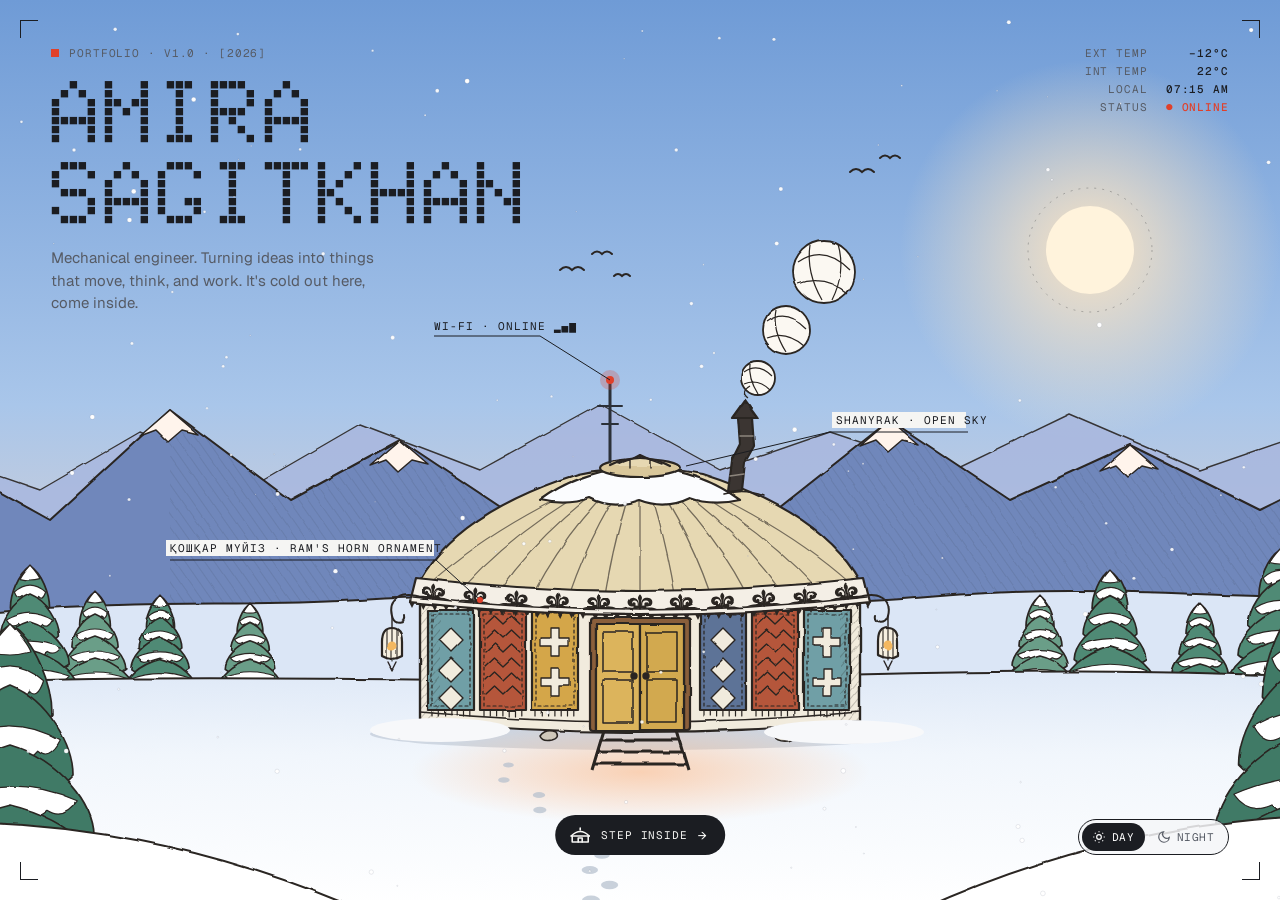
==== commit cd68d36f: "Update About and home page" ====
--- a/index.html
+++ b/index.html
@@ -4,7 +4,7 @@
   <meta charset="utf-8">
   <meta name="viewport" content="width=device-width, initial-scale=1">
   <title>Amira Sagitkhan</title>
-  <meta name="description" content="Amira Sagitkhan — designer & developer. Step inside the yurt to see the work.">
+  <meta name="description" content="Amira Sagitkhan — mechanical engineer. Step inside the yurt to see the work.">
   <link rel="preconnect" href="https://fonts.googleapis.com">
   <link rel="preconnect" href="https://fonts.gstatic.com" crossorigin>
   <link rel="stylesheet" href="https://fonts.googleapis.com/css2?family=Doto:wght@700;800;900&family=Geist:wght@400;500;600&family=Geist+Mono:wght@400;500&display=swap">
@@ -250,7 +250,7 @@
   <div class="plate">
     <div class="id mono">Portfolio · v1.0 · [2026]</div>
     <h1>Amira<br>Sagitkhan</h1>
-    <p>Designer &amp; developer. [One line about what you make.] It's cold out here, come inside.</p>
+    <p>Mechanical engineer. Turning ideas into things that move, think, and work. It's cold out here, come inside.</p>
   </div>
   <div class="readout mono" aria-hidden="true">
     <span>Ext temp</span><b id="extTemp">−12°C</b>
@@ -726,40 +726,53 @@
   <div class="nowplaying"><span class="np-btn">▶</span><span class="np-track">now playing — [song on repeat]</span><span class="np-bars"><i></i><i></i><i></i><i></i><i></i></span></div>
 </template>
 
-<template id="tpl-about" data-title="USER.PROFILE" data-path="C:\YURT\USERS\AMIRA\" data-status="profile loaded · last seen just now">
+<template id="tpl-about" data-title="USER_PROFILE" data-path="C:\YURT\USERS\AMIRA\" data-status="amira.exe · still iterating...">
   <div class="idcard">
     <span class="ph photo" style="--c1:#c9d6f5;--c2:#4f7cf0" data-label="portrait"></span>
     <dl>
       <dt>Name</dt><dd>Amira Sagitkhan</dd>
-      <dt>Class</dt><dd>Designer / Developer</dd>
-      <dt>Base</dt><dd>[City]</dd>
-      <dt>Study</dt><dd>[School, Year]</dd>
-      <dt>Status</dt><dd class="acc">● [Open to internships]</dd>
+      <dt>Class</dt><dd>Mechanical Engineer</dd>
+      <dt>Origin</dt><dd>Kazakhstan</dd>
+      <dt>Base</dt><dd>Boston, MA</dd>
+      <dt>Study</dt><dd>BU · ME '28</dd>
+      <dt>Status</dt><dd class="acc">● Open to internships</dd>
     </dl>
     <span class="idstar">✦</span>
   </div>
-  <p class="lead big">[I design and build things that feel warm, even when they're made of pixels.]</p>
-  <p class="lead">[Short bio: what you study, what you focus on, the problems you love. A personal line about the yurt and what you do offline.]</p>
+  <p class="lead big">Turning ideas into things that move, think, and work.</p>
+  <p class="lead">I'm a Mechanical Engineering student at Boston University, concentrating in Robotics. I enjoy working at the intersection of mechanical design, programming, and automation, especially when it means turning an idea into something that actually works.</p>
+  <p class="lead">Currently, I'm exploring laboratory automation at the DAMP Lab and soft robotics at the MBL Lab. From building autonomous robots to developing tools for automated laboratories, I love learning through designing, building, testing, and improving.</p>
+  <p class="lead">Originally from Kazakhstan, I also enjoy finding ways to bring a little bit of my culture into what I create — including this digital yurt!</p>
   <div class="cols">
     <div>
       <h4>Experience</h4>
       <ul class="plain">
-        <li>[Role] — [Company]<i>26</i></li>
-        <li>[Role] — [Company]<i>25</i></li>
-        <li>[Role] — [Org]<i>24</i></li>
+        <li>DAMP Lab<i>26</i></li>
+        <li>MBL Lab<i>26</i></li>
+        <li>BU Math<i>26</i></li>
       </ul>
     </div>
     <div>
-      <h4>Stats</h4>
+      <h4>Toolkit</h4>
       <ul class="stats">
-        <li>Figma<span class="seg" style="--v:9"></span></li>
-        <li>HTML/CSS/JS<span class="seg" style="--v:8"></span></li>
-        <li>[After Effects]<span class="seg" style="--v:6"></span></li>
-        <li>[Blender]<span class="seg" style="--v:4"></span></li>
+        <li>CAD<span class="seg" style="--v:10"></span></li>
+        <li>Python<span class="seg" style="--v:9"></span></li>
+        <li>Robotics<span class="seg" style="--v:9"></span></li>
+        <li>Making<span class="seg" style="--v:10"></span></li>
       </ul>
     </div>
   </div>
-  <a class="btn" href="#">Download résumé.pdf ↓</a>
+  <div class="about-acts">
+    <button class="chip" data-act="ach" aria-expanded="false">✦ Achievements</button>
+    <button class="chip" data-act="offline">☾ Offline mode</button>
+  </div>
+  <div class="achievements" hidden>
+    <a class="ach" href="work/deskinator.html"><span class="ach-ico">01</span><b>First robot built</b><small>An autonomous desk-cleaning robot.</small></a>
+    <a class="ach" href="work/kazakh-ornament-linkage.html"><span class="ach-ico">02</span><b>Motion master</b><small>Designed and built a mechanical linkage.</small></a>
+    <a class="ach" href="work/sudoku-solver.html"><span class="ach-ico">03</span><b>Machine whisperer</b><small>Built a gantry that solves Sudoku.</small></a>
+    <div class="ach"><span class="ach-ico">04</span><b>World explorer</b><small>Kazakhstan → Boston.</small></div>
+  </div>
+  <a class="btn" href="#">↓ Download résumé.pdf</a>
 </template>
 
 <template id="tpl-inspiration" data-title="MOODBOARD.ZIP" data-path="C:\YURT\INSPO\" data-status="7 items · extracted">
--- a/yurt.css
+++ b/yurt.css
@@ -528,3 +528,20 @@
 .enter-hint .yurt-ico { display: block; }
 .enter-hint .arr { display: inline-block; transition: transform 0.2s ease; font-size: 14px; }
 .enter-hint:hover .arr { transform: translateX(4px); }
+
+/* about: profile extras */
+.about-acts { display: flex; flex-wrap: wrap; gap: 8px; margin-top: 18px; }
+.chip { padding: 7px 13px; border: 1.5px solid var(--ink); border-radius: 999px; background: #fff; color: var(--ink); cursor: pointer;
+  font-family: var(--mono); font-size: 10.5px; letter-spacing: 0.06em; text-transform: uppercase; transition: background 0.15s, box-shadow 0.15s; }
+.chip:hover, .chip[aria-expanded="true"] { background: #e6edff; box-shadow: 2px 2px 0 var(--accent); }
+.achievements { display: grid; grid-template-columns: repeat(2, minmax(0, 1fr)); gap: 8px; margin-top: 10px; }
+.achievements[hidden] { display: none; }
+.ach { display: grid; grid-template-columns: 30px 1fr; gap: 0 10px; align-items: center; padding: 9px 10px;
+  border: 1.5px solid var(--ink); border-radius: 8px; background: linear-gradient(135deg, #f5f8ff, #e6edff); text-decoration: none; color: var(--ink);
+  transition: transform 0.15s, box-shadow 0.15s; }
+a.ach:hover { transform: translate(-1px, -1px); box-shadow: 3px 3px 0 var(--accent); }
+.ach-ico { grid-row: span 2; width: 30px; height: 30px; display: grid; place-items: center; border: 1.5px solid var(--ink); border-radius: 6px; background: #a9c0ff;
+  font-family: var(--dot); font-weight: 900; font-size: 12px; }
+.ach b { font-family: var(--dot); font-weight: 900; font-size: 12px; letter-spacing: 0.05em; text-transform: uppercase; line-height: 1.2; }
+.ach small { font-size: 11.5px; color: var(--ink-2); line-height: 1.35; }
+@media (max-width: 560px) { .achievements { grid-template-columns: 1fr; } }
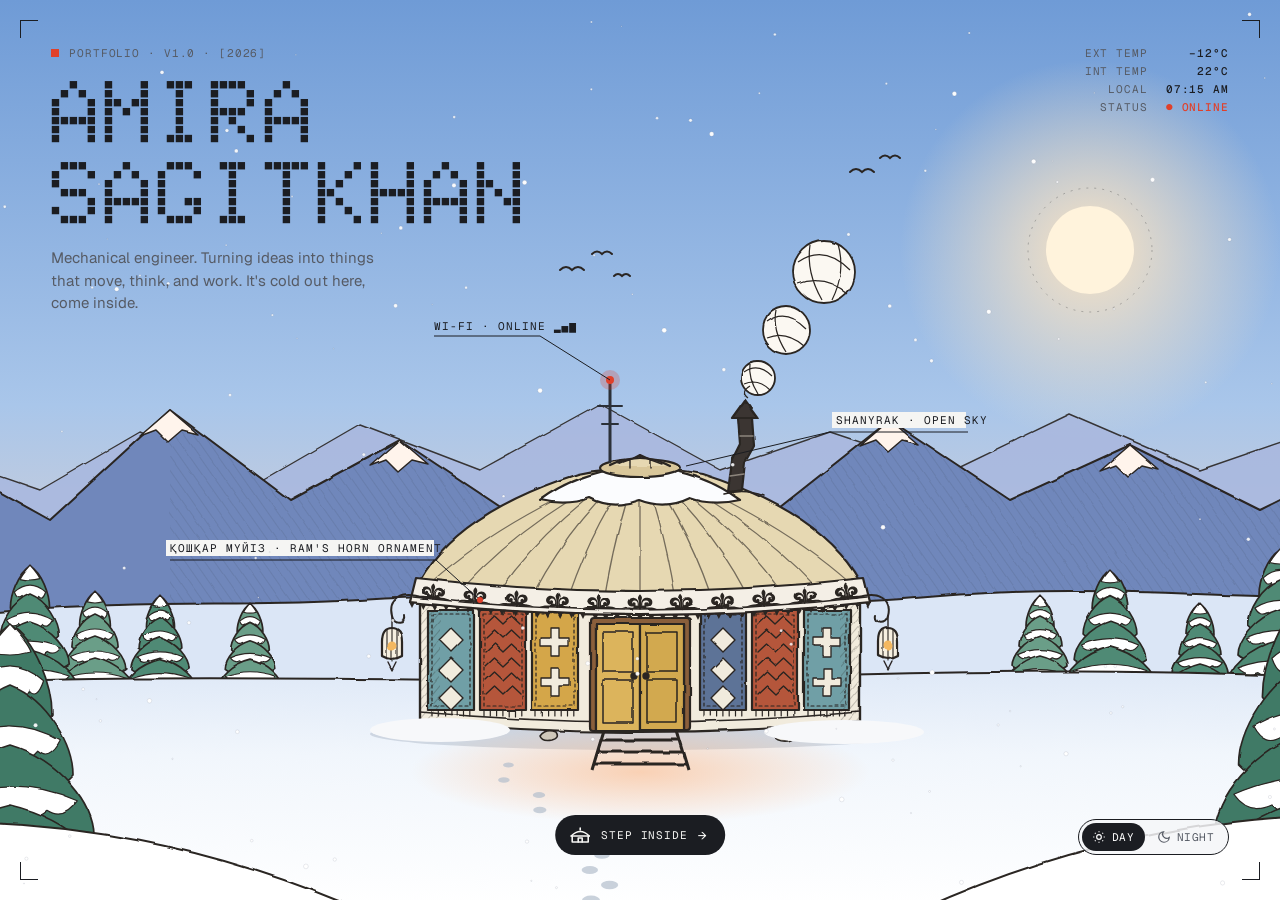
==== commit 478a67d6: "Update About and home page" ====
--- a/index.html
+++ b/index.html
@@ -8,7 +8,7 @@
   <link rel="preconnect" href="https://fonts.googleapis.com">
   <link rel="preconnect" href="https://fonts.gstatic.com" crossorigin>
   <link rel="stylesheet" href="https://fonts.googleapis.com/css2?family=Doto:wght@700;800;900&family=Geist:wght@400;500;600&family=Geist+Mono:wght@400;500&display=swap">
-  <link rel="stylesheet" href="yurt.css">
+  <link rel="stylesheet" href="yurt.css?v=2">
 </head>
 <body>
 <div class="scan" aria-hidden="true"></div>
@@ -740,7 +740,7 @@
     <span class="idstar">✦</span>
   </div>
   <p class="lead big">Turning ideas into things that move, think, and work.</p>
-  <p class="lead">I'm a Mechanical Engineering student at Boston University, concentrating in Robotics. I enjoy working at the intersection of mechanical design, programming, and automation, especially when it means turning an idea into something that actually works.</p>
+  <p class="lead">Hi! I am Amira, a Mechanical Engineering student at Boston University, concentrating in Robotics. I enjoy working at the intersection of mechanical design, programming, and automation, especially when it means turning an idea into something that actually works.</p>
   <p class="lead">Currently, I'm exploring laboratory automation at the DAMP Lab and soft robotics at the MBL Lab. From building autonomous robots to developing tools for automated laboratories, I love learning through designing, building, testing, and improving.</p>
   <p class="lead">Originally from Kazakhstan, I also enjoy finding ways to bring a little bit of my culture into what I create — including this digital yurt!</p>
   <div class="cols">
@@ -767,10 +767,7 @@
     <button class="chip" data-act="offline">☾ Offline mode</button>
   </div>
   <div class="achievements" hidden>
-    <a class="ach" href="work/deskinator.html"><span class="ach-ico">01</span><b>First robot built</b><small>An autonomous desk-cleaning robot.</small></a>
-    <a class="ach" href="work/kazakh-ornament-linkage.html"><span class="ach-ico">02</span><b>Motion master</b><small>Designed and built a mechanical linkage.</small></a>
-    <a class="ach" href="work/sudoku-solver.html"><span class="ach-ico">03</span><b>Machine whisperer</b><small>Built a gantry that solves Sudoku.</small></a>
-    <div class="ach"><span class="ach-ico">04</span><b>World explorer</b><small>Kazakhstan → Boston.</small></div>
+    <div class="ach"><span class="ach-ico">01</span><b>World explorer</b><small>Kazakhstan → Boston.</small></div>
   </div>
   <a class="btn" href="#">↓ Download résumé.pdf</a>
 </template>
@@ -807,6 +804,6 @@
   </div>
 </template>
 
-<script src="yurt.js"></script>
+<script src="yurt.js?v=2"></script>
 </body>
 </html>
--- a/yurt.css
+++ b/yurt.css
@@ -484,7 +484,7 @@
 [data-mode="day"] .cab1 { stroke: #6fd6b0; }
 [data-mode="day"] .cab2 { stroke: #ffcf4a; }
 [data-mode="day"] .cab3 { stroke: #b49cf5; }
-/* blue-tinted object fills become warm cream in the day */
+/* in day mode, blue objects turn warm cream */
 [data-mode="day"] #insideSvg [fill="#e6ebfa"] { fill: #fffaf0; }
 [data-mode="day"] #insideSvg [fill="#dfe5f7"] { fill: #fff3e3; }
 [data-mode="day"] #insideSvg [fill="#b4c0e6"] { fill: #f6d9c4; }
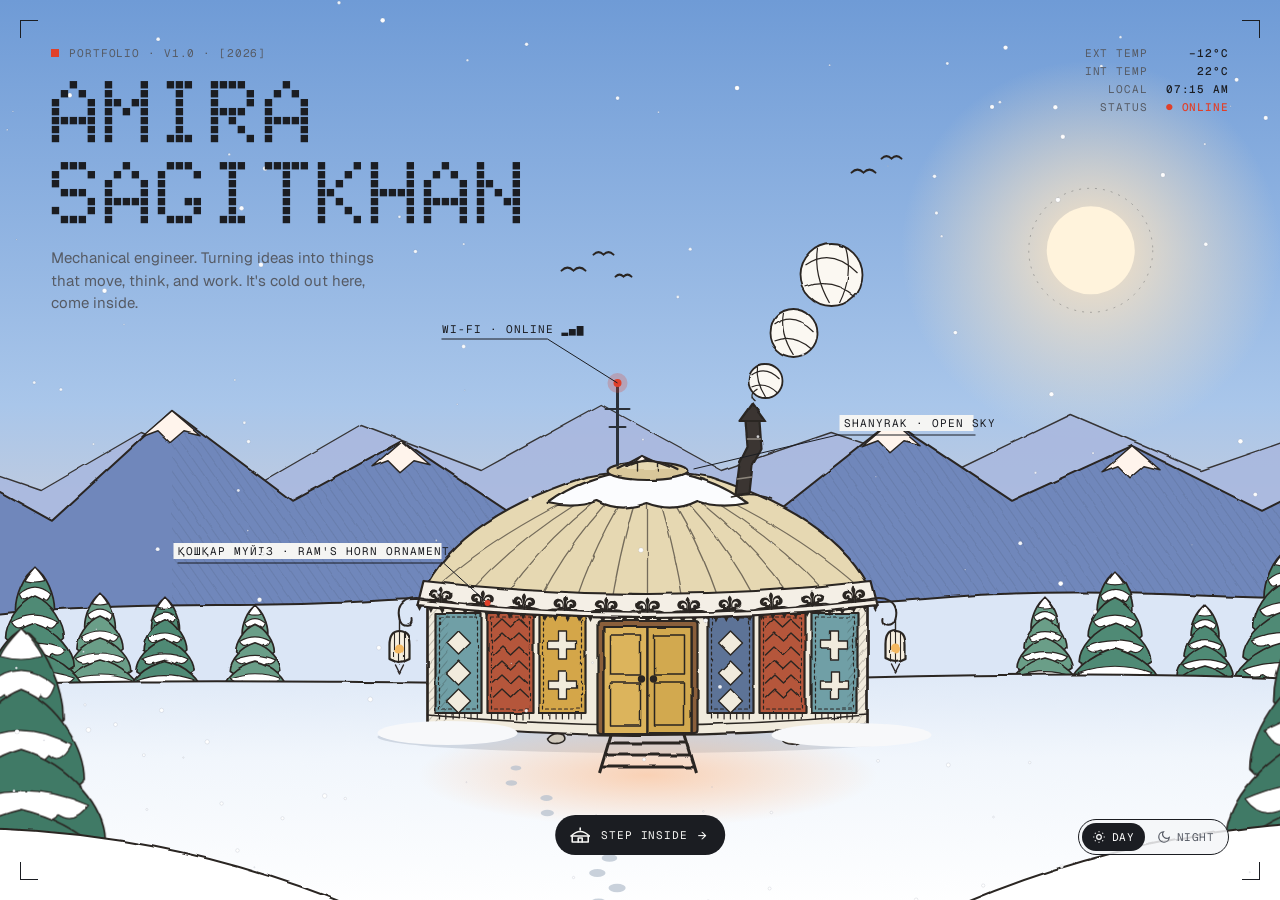
==== commit f5feaf01: "Update Inspiration" ====
--- a/index.html
+++ b/index.html
@@ -8,7 +8,7 @@
   <link rel="preconnect" href="https://fonts.googleapis.com">
   <link rel="preconnect" href="https://fonts.gstatic.com" crossorigin>
   <link rel="stylesheet" href="https://fonts.googleapis.com/css2?family=Doto:wght@700;800;900&family=Geist:wght@400;500;600&family=Geist+Mono:wght@400;500&display=swap">
-  <link rel="stylesheet" href="yurt.css?v=2">
+  <link rel="stylesheet" href="yurt.css?v=3">
 </head>
 <body>
 <div class="scan" aria-hidden="true"></div>
@@ -772,7 +772,7 @@
   <a class="btn" href="#">↓ Download résumé.pdf</a>
 </template>
 
-<template id="tpl-inspiration" data-title="MOODBOARD.ZIP" data-path="C:\YURT\INSPO\" data-status="7 items · extracted">
+<template id="tpl-inspiration" data-title="MOODBOARD.ZIP" data-path="C:\YURT\INSPO\" data-status="5 items · extracted">
   <p class="lead">People, places and things I keep coming back to.</p>
   <div class="tiles">
     <span class="ph" style="--c1:#1b1d22;--c2:#3a3f48" data-label="✦"></span>
@@ -781,13 +781,11 @@
     <span class="ph" style="--c1:#ff9d84;--c2:#e0402a" data-label="img"></span>
   </div>
   <ul class="links">
-    <li><a href="#"><i>01</i><b>[Designer name]</b><span>Designer ↗</span></a></li>
-    <li><a href="#"><i>02</i><b>[Studio name]</b><span>Studio ↗</span></a></li>
-    <li><a href="https://matthewyu.dev" target="_blank" rel="noopener"><i>03</i><b>Matthew Yu</b><span>Portfolio ↗</span></a></li>
-    <li><a href="#"><i>04</i><b>Serial Experiments Lain</b><span>Watch ↗</span></a></li>
-    <li><a href="#"><i>05</i><b>[Book title]</b><span>Book ↗</span></a></li>
-    <li><a href="#"><i>06</i><b>[Artist]</b><span>Artist ↗</span></a></li>
-    <li><a href="#"><i>07</i><b>[Newsletter]</b><span>Reading ↗</span></a></li>
+    <li><a href="https://www.ghibli.jp/" target="_blank" rel="noopener"><i>01</i><b>Studio Ghibli</b><span>Studio ↗</span></a></li>
+    <li><a href="https://en.wikipedia.org/wiki/Serial_Experiments_Lain" target="_blank" rel="noopener"><i>02</i><b>Serial Experiments Lain, Evangelion, Hunter x Hunter</b><span>Watch ↗</span></a></li>
+    <li><a href="https://en.wikipedia.org/wiki/The_Master_and_Margarita" target="_blank" rel="noopener"><i>03</i><b>A Hero of Our Time — Lermontov, The Master and Margarita — Bulgakov</b><span>Book ↗</span></a></li>
+    <li><a href="https://en.wikipedia.org/wiki/Almond_Blossoms" target="_blank" rel="noopener"><i>04</i><b>Van Gogh — Almond Blossom</b><span>Artist ↗</span></a></li>
+    <li><a><i>05</i><b><span class="swatch" style="--sw:#8a5cf6"></span>Purple</b><span>Color</span></a></li>
   </ul>
 </template>
 
--- a/yurt.css
+++ b/yurt.css
@@ -545,3 +545,4 @@
 .ach b { font-family: var(--dot); font-weight: 900; font-size: 12px; letter-spacing: 0.05em; text-transform: uppercase; line-height: 1.2; }
 .ach small { font-size: 11.5px; color: var(--ink-2); line-height: 1.35; }
 @media (max-width: 560px) { .achievements { grid-template-columns: 1fr; } }
+.links .swatch { display: inline-block; width: 12px; height: 12px; margin-right: 8px; vertical-align: -1px; border: 1.5px solid var(--ink); border-radius: 3px; background: var(--sw); }
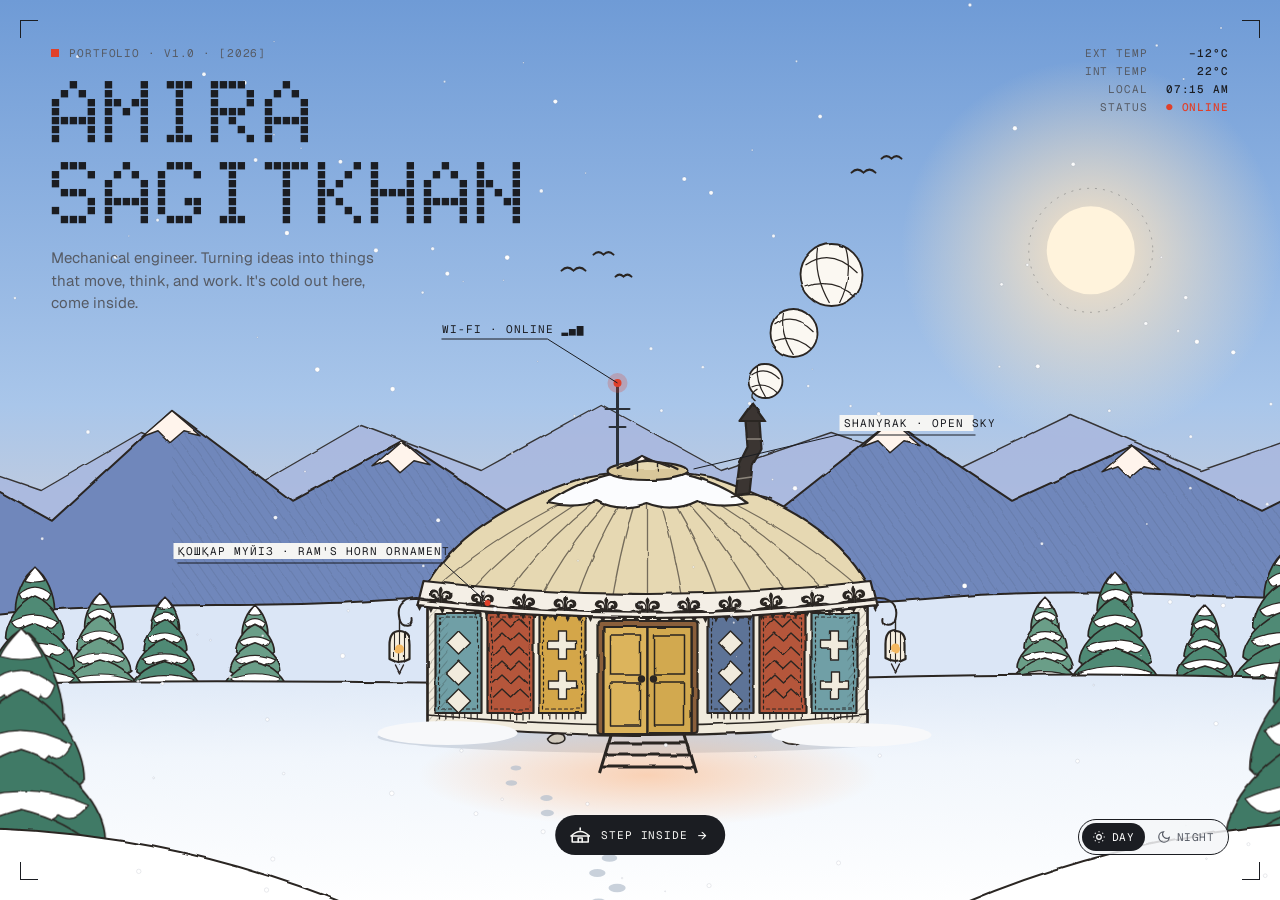
==== commit ef9c4623: "About, inspiration collage, drawings" ====
--- a/index.html
+++ b/index.html
@@ -7,8 +7,8 @@
   <meta name="description" content="Amira Sagitkhan — mechanical engineer. Step inside the yurt to see the work.">
   <link rel="preconnect" href="https://fonts.googleapis.com">
   <link rel="preconnect" href="https://fonts.gstatic.com" crossorigin>
-  <link rel="stylesheet" href="https://fonts.googleapis.com/css2?family=Doto:wght@700;800;900&family=Geist:wght@400;500;600&family=Geist+Mono:wght@400;500&display=swap">
-  <link rel="stylesheet" href="yurt.css?v=3">
+  <link rel="stylesheet" href="https://fonts.googleapis.com/css2?family=Caveat:wght@500&family=Doto:wght@700;800;900&family=Geist:wght@400;500;600&family=Geist+Mono:wght@400;500&display=swap">
+  <link rel="stylesheet" href="yurt.css?v=8">
 </head>
 <body>
 <div class="scan" aria-hidden="true"></div>
@@ -384,8 +384,12 @@
         <path d="M239 400 v14 M239 446 v14 M209 430 h14 M255 430 h14" stroke-width="1.5"/>
       </g>
       <g transform="rotate(-2 126 470)">
-        <rect x="76" y="436" width="102" height="78" fill="#f0f3fd"/>
-        <path d="M94 496 V482 Q127 458 160 482 V496Z M120 496 v-12 h14 v12 M112 470 l15 -10 l15 10" fill="none" stroke-width="1.5"/>
+        <image href="inspo/wall-bull.jpg" x="76" y="436" width="102" height="78" preserveAspectRatio="xMidYMid slice"/>
+        <rect x="76" y="436" width="102" height="78" fill="none"/>
+        <g transform="rotate(4 128 530)">
+          <rect x="64" y="519" width="130" height="20" fill="#fff8d6" stroke="#1b1d22" stroke-width="1"/>
+          <text x="129" y="534" text-anchor="middle" font-family="Caveat, 'Comic Sans MS', cursive" font-size="13" fill="#1b1d22" stroke="none">my little brother's drawing</text>
+        </g>
       </g>
       <rect x="298" y="300" width="44" height="44" fill="#8fb0ff" transform="rotate(6 320 322)"/>
       <path d="M306 316 h24 M306 324 h18 M306 332 h22" stroke-width="1.2" transform="rotate(6 320 322)"/>
@@ -530,10 +534,8 @@
       <rect x="1300" y="276" width="230" height="384" fill="transparent" stroke="none"/>
       <g transform="rotate(-4 1374 360)">
         <rect x="1324" y="292" width="100" height="120" fill="#f0f3fd"/>
-        <rect x="1332" y="300" width="84" height="84" fill="#c9d6f5"/>
-        <rect x="1332" y="300" width="84" height="84" fill="url(#dotsB)" opacity="0.55" stroke="none"/>
-        <circle cx="1374" cy="336" r="16" fill="#e6ebfa"/>
-        <path d="M1344 384 q30 -44 60 0" fill="#e6ebfa"/>
+        <image href="inspo/wall-portrait.jpg" x="1332" y="300" width="84" height="84" preserveAspectRatio="xMidYMin slice"/>
+        <rect x="1332" y="300" width="84" height="84" fill="none"/>
         <path d="M1336 398 h40" stroke-width="1.4"/>
       </g>
       <g transform="rotate(6 1470 340)">
@@ -747,9 +749,9 @@
     <div>
       <h4>Experience</h4>
       <ul class="plain">
-        <li>DAMP Lab<i>26</i></li>
-        <li>MBL Lab<i>26</i></li>
-        <li>BU Math<i>26</i></li>
+        <li>DAMP Lab — Undergraduate Researcher<i>26</i></li>
+        <li>MBL Lab — Research Assistant<i>26</i></li>
+        <li>BU Math — Calculus II Grader<i>26</i></li>
       </ul>
     </div>
     <div>
@@ -769,24 +771,13 @@
   <div class="achievements" hidden>
     <div class="ach"><span class="ach-ico">01</span><b>World explorer</b><small>Kazakhstan → Boston.</small></div>
   </div>
-  <a class="btn" href="#">↓ Download résumé.pdf</a>
 </template>
 
-<template id="tpl-inspiration" data-title="MOODBOARD.ZIP" data-path="C:\YURT\INSPO\" data-status="5 items · extracted">
-  <p class="lead">People, places and things I keep coming back to.</p>
-  <div class="tiles">
-    <span class="ph" style="--c1:#1b1d22;--c2:#3a3f48" data-label="✦"></span>
-    <span class="ph" style="--c1:#c9d6f5;--c2:#4f7cf0" data-label="img"></span>
-    <span class="ph" style="--c1:#f5f6f8;--c2:#c9ced8" data-label="img"></span>
-    <span class="ph" style="--c1:#ff9d84;--c2:#e0402a" data-label="img"></span>
-  </div>
-  <ul class="links">
-    <li><a href="https://www.ghibli.jp/" target="_blank" rel="noopener"><i>01</i><b>Studio Ghibli</b><span>Studio ↗</span></a></li>
-    <li><a href="https://en.wikipedia.org/wiki/Serial_Experiments_Lain" target="_blank" rel="noopener"><i>02</i><b>Serial Experiments Lain, Evangelion, Hunter x Hunter</b><span>Watch ↗</span></a></li>
-    <li><a href="https://en.wikipedia.org/wiki/The_Master_and_Margarita" target="_blank" rel="noopener"><i>03</i><b>A Hero of Our Time — Lermontov, The Master and Margarita — Bulgakov</b><span>Book ↗</span></a></li>
-    <li><a href="https://en.wikipedia.org/wiki/Almond_Blossoms" target="_blank" rel="noopener"><i>04</i><b>Van Gogh — Almond Blossom</b><span>Artist ↗</span></a></li>
-    <li><a><i>05</i><b><span class="swatch" style="--sw:#8a5cf6"></span>Purple</b><span>Color</span></a></li>
-  </ul>
+<template id="tpl-inspiration" data-title="MOODBOARD.ZIP" data-path="C:\YURT\INSPO\" data-status="moodboard · extracted">
+  <a class="collage" href="inspo/moodboard.jpg" target="_blank" rel="noopener" title="Open full size">
+    <img src="inspo/moodboard-sm.jpg" srcset="inspo/moodboard-sm.jpg 1440w, inspo/moodboard.jpg 3840w" sizes="(max-width: 700px) 100vw, 940px" alt="Moodboard collage: Princess Mononoke, Winged Victory of Samothrace, Van Gogh, Serial Experiments Lain, Hunter x Hunter, Evangelion, The Master and Margarita, Aivazovsky, snowy forests, the Kazakh steppe, Silent Hill 2, Tokyo Ghoul, Malevich and more">
+    <span class="spot" aria-hidden="true"></span>
+  </a>
 </template>
 
 <template id="tpl-contact" data-title="MESSENGER" data-path="amira.s — online" data-status="channel 05 · encrypted · say hi">
@@ -796,12 +787,12 @@
     <div class="msg them"><b>amira.s</b>I'm open to internships, collabs and good conversations. Tea's still warm.</div>
     <div class="msg me"><b>you</b><span class="typing"><i></i><i></i><i></i></span></div>
   </div>
-  <a class="compose" href="mailto:[your@email.com]"><span>To: [your@email.com]</span><b>Send ↵</b></a>
+  <a class="compose" href="#" data-u="amirka" data-d="bu.edu"><span>To: amirka [at] bu [dot] edu</span><b>Send ↵</b></a>
   <div class="socials">
     <a href="https://www.linkedin.com/in/amira-sagitkhan-733439321/" target="_blank" rel="noopener">LinkedIn ↗</a><a href="#">Instagram ↗</a><a href="#">GitHub ↗</a><a href="#">Read.cv ↗</a>
   </div>
 </template>
 
-<script src="yurt.js?v=2"></script>
+<script src="yurt.js?v=7"></script>
 </body>
 </html>
--- a/yurt.css
+++ b/yurt.css
@@ -546,3 +546,15 @@
 .ach small { font-size: 11.5px; color: var(--ink-2); line-height: 1.35; }
 @media (max-width: 560px) { .achievements { grid-template-columns: 1fr; } }
 .links .swatch { display: inline-block; width: 12px; height: 12px; margin-right: 8px; vertical-align: -1px; border: 1.5px solid var(--ink); border-radius: 3px; background: var(--sw); }
+
+/* inspiration: one big collage, like a pinned moodboard */
+@media (min-width: 701px) { .win[data-name="inspiration"] { width: min(980px, calc(100vw - 32px)); max-height: min(86vh, 900px); } }
+.collage { display: block; margin: 0 0 16px; border: 1.5px solid var(--ink); border-radius: 6px; overflow: hidden; background: #1b1d22; cursor: zoom-in; }
+.collage img { display: block; width: 100%; height: auto; aspect-ratio: 16 / 9; transition: transform 0.4s ease; }
+.collage:hover img { transform: scale(1.015); }
+.collage { position: relative; }
+.collage .spot { position: absolute; inset: 0; pointer-events: none; opacity: 0; transition: opacity 0.6s ease;
+  background: radial-gradient(circle 170px at var(--x, 50%) var(--y, 50%), rgba(6, 6, 8, 0) 0, rgba(6, 6, 8, 0) 55%, rgba(6, 6, 8, 0.72) 100%); }
+.collage:hover .spot { opacity: 1; }
+.collage:hover img { transform: none; }
+@media (hover: none) { .collage .spot { display: none; } }
